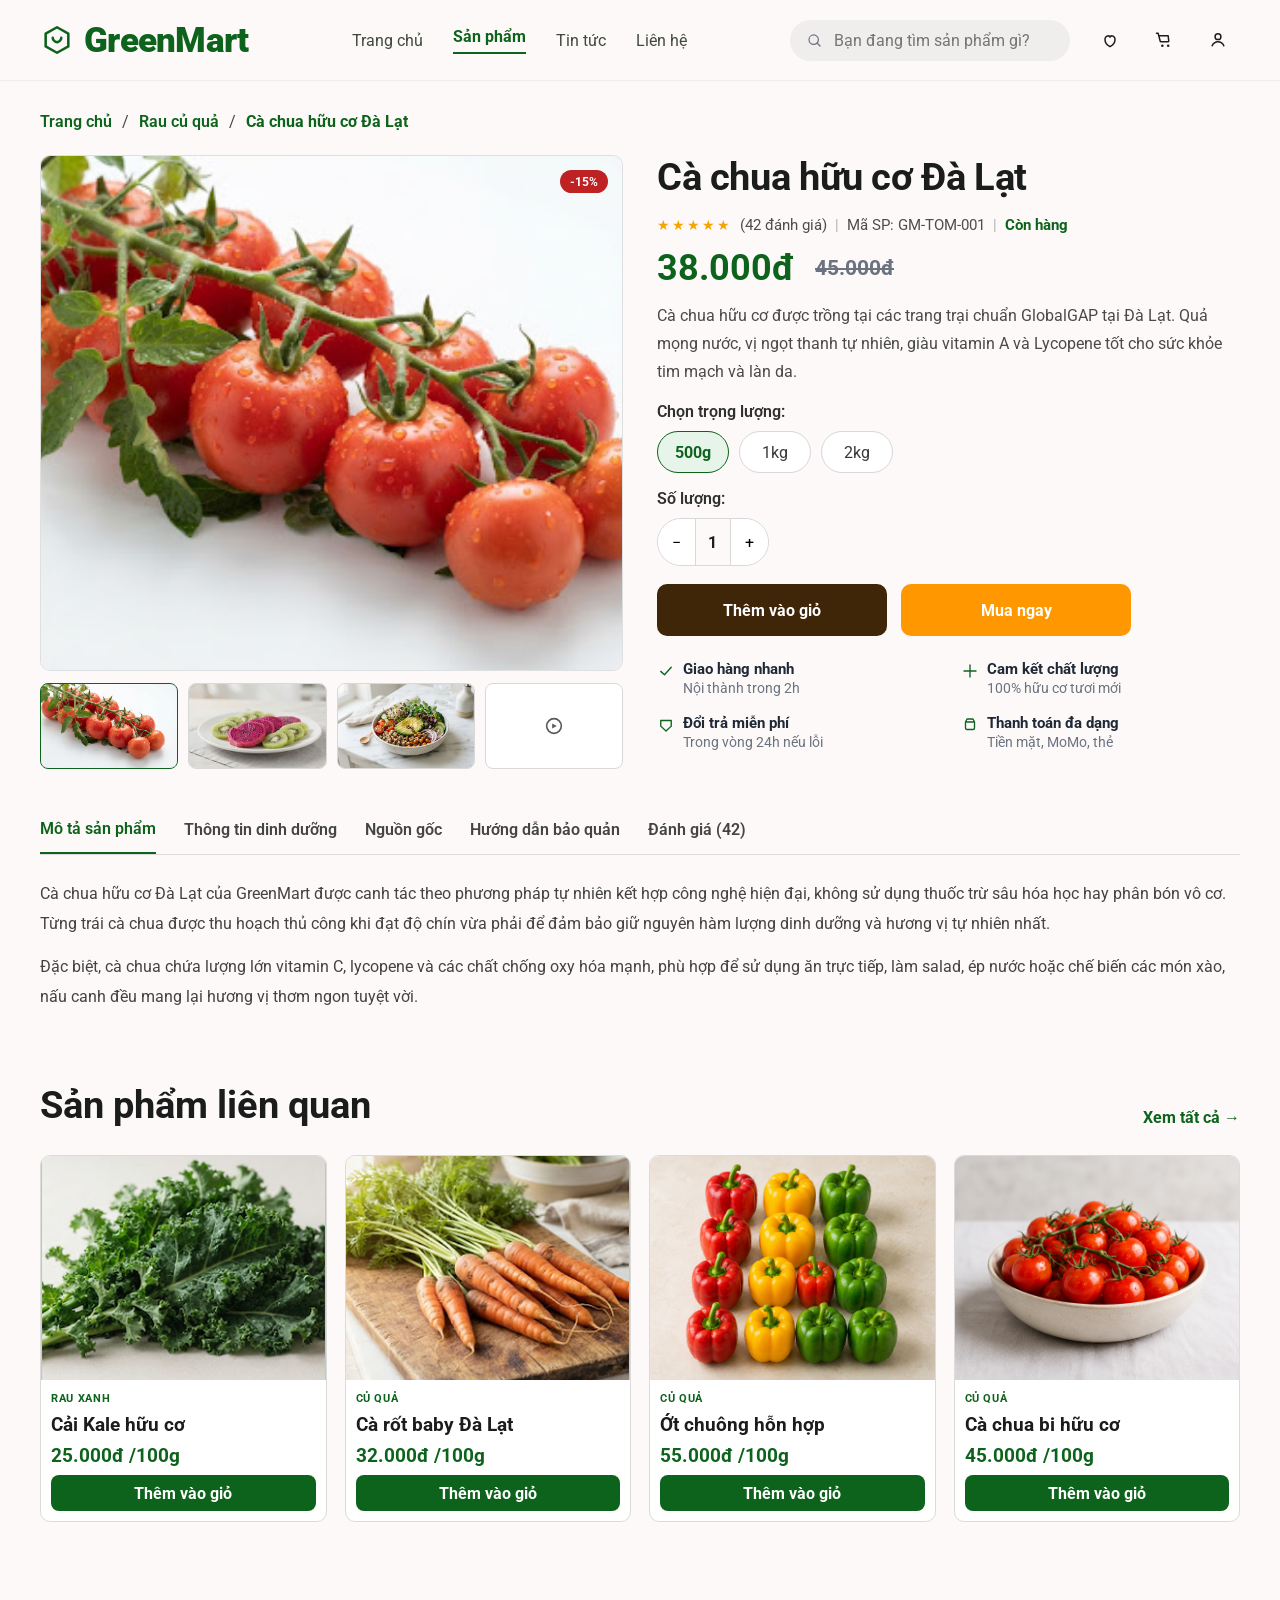
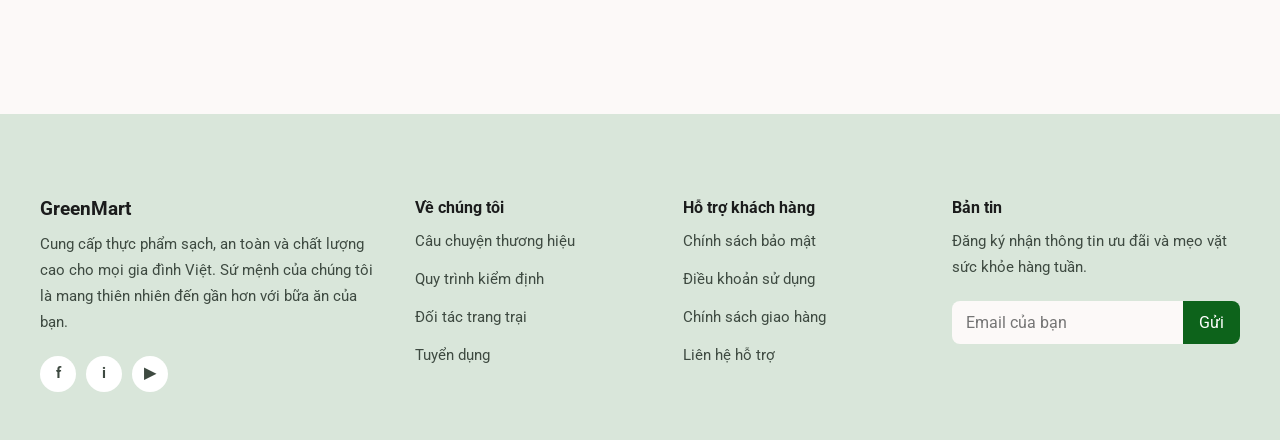
==== chi-tiet-san-pham.html @ 43b7ab3f "feat: hoàn thiện trang chủ, tin tức và chi tiết sản phẩm" ====
<!DOCTYPE html>
<html lang="vi">
  <head>
    <meta charset="UTF-8" />
    <meta name="viewport" content="width=device-width, initial-scale=1.0" />
    <title>GreenMart | Chi tiết sản phẩm</title>
    <meta name="description" content="Chi tiết sản phẩm cà chua hữu cơ Đà Lạt tại GreenMart." />
    <link rel="preconnect" href="https://fonts.googleapis.com" />
    <link rel="preconnect" href="https://fonts.gstatic.com" crossorigin />
    <link href="https://fonts.googleapis.com/css2?family=Roboto:wght@400;500;700;900&display=swap" rel="stylesheet" />
    <link rel="stylesheet" href="styles.css" />
  </head>
  <body>
    <div class="site-shell">
      <header class="topbar">
        <div class="inner topbar-inner">
          <a class="brand" href="index.html">
            <span class="brand-icon" aria-hidden="true">
              <svg viewBox="0 0 24 24" fill="none">
                <path d="M4 7.5 12 3l8 4.5v9L12 21l-8-4.5v-9Z" stroke="currentColor" stroke-width="1.8" stroke-linejoin="round" />
                <path d="M9 10.5c0 1.7 1.8 3 3 3s3-1.3 3-3" stroke="currentColor" stroke-width="1.8" stroke-linecap="round" />
              </svg>
            </span>
            <span class="brand-text">GreenMart</span>
          </a>

          <button class="mobile-toggle" type="button" aria-label="Mở menu" aria-expanded="false">
            <span></span>
            <span></span>
            <span></span>
          </button>

          <nav class="topnav" id="topnav" aria-label="Điều hướng chính">
            <a class="nav-link" href="index.html">Trang chủ</a>
            <a class="nav-link active" href="index.html#products">Sản phẩm</a>
            <a class="nav-link" href="tin-tuc.html">Tin tức</a>
            <a class="nav-link" href="#footer">Liên hệ</a>
          </nav>

          <div class="top-actions">
            <label class="search-pill" aria-label="Tìm kiếm">
              <svg viewBox="0 0 24 24" fill="none">
                <path d="m21 21-4.2-4.2m1.7-5.3a7 7 0 1 1-14 0 7 7 0 0 1 14 0Z" stroke="currentColor" stroke-width="1.8" stroke-linecap="round" />
              </svg>
              <input type="text" placeholder="Bạn đang tìm sản phẩm gì?" />
            </label>
            <div class="icon-group">
              <button class="icon-btn" type="button" aria-label="Ưa thích">
                <svg viewBox="0 0 24 24" fill="none">
                  <path d="M12 20s-6-3.4-6-8.3A4.3 4.3 0 0 1 10 7c1.2 0 2 .7 2 1.7 0-1 1-1.7 2-1.7a4.3 4.3 0 0 1 4 4.7C18 16.6 12 20 12 20Z" stroke="currentColor" stroke-width="1.8" stroke-linejoin="round" />
                </svg>
              </button>
              <button class="icon-btn" type="button" aria-label="Giỏ hàng">
                <svg viewBox="0 0 24 24" fill="none">
                  <path d="M3 4h2l2.4 9.2a1 1 0 0 0 1 .8h8.3a1 1 0 0 0 1-.8L17 7H7" stroke="currentColor" stroke-width="1.8" stroke-linecap="round" stroke-linejoin="round" />
                  <circle cx="10" cy="19" r="1.5" fill="currentColor" />
                  <circle cx="17" cy="19" r="1.5" fill="currentColor" />
                </svg>
              </button>
              <button class="icon-btn" type="button" aria-label="Tài khoản">
                <svg viewBox="0 0 24 24" fill="none">
                  <circle cx="12" cy="8" r="3.5" stroke="currentColor" stroke-width="1.8" />
                  <path d="M5 19c1.3-3.3 3.6-5 7-5s5.7 1.7 7 5" stroke="currentColor" stroke-width="1.8" stroke-linecap="round" />
                </svg>
              </button>
            </div>
          </div>
        </div>
      </header>

      <main class="product-page-main">
        <section class="page-breadcrumb inner" aria-label="Đường dẫn">
          <a href="index.html">Trang chủ</a>
          <span>/</span>
          <a href="index.html#products">Rau củ quả</a>
          <span>/</span>
          <span>Cà chua hữu cơ Đà Lạt</span>
        </section>

        <section class="product-detail-section" aria-label="Thông tin sản phẩm">
          <div class="inner product-detail-layout">
            <div class="product-gallery">
              <div class="product-main-image">
                <img id="productMainImage" src="assets/images/products/product-15.jpg" alt="Cà chua hữu cơ Đà Lạt" />
                <span class="product-sale-badge">-15%</span>
              </div>

              <div class="product-thumbnails" aria-label="Ảnh sản phẩm">
                <button class="thumbnail-item active" type="button" aria-label="Ảnh 1" data-image="assets/images/products/product-15.jpg">
                  <img src="assets/images/products/product-15.jpg" alt="Cà chua nguyên chùm" />
                </button>
                <button class="thumbnail-item" type="button" aria-label="Ảnh 2" data-image="assets/images/products/product-1.jpg">
                  <img src="assets/images/products/product-1.jpg" alt="Cà chua cắt lát" />
                </button>
                <button class="thumbnail-item" type="button" aria-label="Ảnh 3" data-image="assets/images/products/product-7.jpg">
                  <img src="assets/images/products/product-7.jpg" alt="Rau củ trong giỏ" />
                </button>
                <button class="thumbnail-item thumbnail-item-more" type="button" aria-label="Xem video sản phẩm" disabled>
                  <svg viewBox="0 0 24 24" fill="none">
                    <circle cx="12" cy="12" r="8" stroke="currentColor" stroke-width="1.8" />
                    <path d="M10 9.3 15 12l-5 2.7V9.3Z" fill="currentColor" />
                  </svg>
                </button>
              </div>
            </div>

            <article class="product-info">
              <h1>Cà chua hữu cơ Đà Lạt</h1>

              <div class="product-rating-row">
                <div class="product-stars" aria-label="Đánh giá 5 sao">★★★★★</div>
                <span>(42 đánh giá)</span>
                <span class="dot-divider">|</span>
                <span>Mã SP: GM-TOM-001</span>
                <span class="dot-divider">|</span>
                <span class="stock-status">Còn hàng</span>
              </div>

              <div class="product-price-row">
                <strong>38.000đ</strong>
                <del>45.000đ</del>
              </div>

              <p class="product-summary">
                Cà chua hữu cơ được trồng tại các trang trại chuẩn GlobalGAP tại Đà Lạt. Quả mọng nước, vị ngọt thanh tự nhiên,
                giàu vitamin A và Lycopene tốt cho sức khỏe tim mạch và làn da.
              </p>

              <div class="product-option">
                <p>Chọn trọng lượng:</p>
                <div class="weight-options" role="group" aria-label="Chọn trọng lượng">
                  <button class="weight-pill active" type="button">500g</button>
                  <button class="weight-pill" type="button">1kg</button>
                  <button class="weight-pill" type="button">2kg</button>
                </div>
              </div>

              <div class="product-option">
                <p>Số lượng:</p>
                <div class="quantity-control" role="group" aria-label="Số lượng">
                  <button type="button" aria-label="Giảm số lượng">−</button>
                  <span>1</span>
                  <button type="button" aria-label="Tăng số lượng">+</button>
                </div>
              </div>

              <div class="product-actions">
                <button class="add-to-cart-btn" type="button">Thêm vào giỏ</button>
                <button class="buy-now-btn" type="button">Mua ngay</button>
              </div>

              <div class="product-benefits" aria-label="Lợi ích">
                <div class="benefit-item">
                  <svg viewBox="0 0 24 24" fill="none">
                    <path d="M5 12.5 10 17l9-10" stroke="currentColor" stroke-width="1.8" stroke-linecap="round" stroke-linejoin="round" />
                  </svg>
                  <div>
                    <h3>Giao hàng nhanh</h3>
                    <p>Nội thành trong 2h</p>
                  </div>
                </div>
                <div class="benefit-item">
                  <svg viewBox="0 0 24 24" fill="none">
                    <path d="M4 12h16M12 4v16" stroke="currentColor" stroke-width="1.8" stroke-linecap="round" />
                  </svg>
                  <div>
                    <h3>Cam kết chất lượng</h3>
                    <p>100% hữu cơ tươi mới</p>
                  </div>
                </div>
                <div class="benefit-item">
                  <svg viewBox="0 0 24 24" fill="none">
                    <path d="M5 13.5 12 20l7-6.5V6H5v7.5Z" stroke="currentColor" stroke-width="1.8" stroke-linejoin="round" />
                  </svg>
                  <div>
                    <h3>Đổi trả miễn phí</h3>
                    <p>Trong vòng 24h nếu lỗi</p>
                  </div>
                </div>
                <div class="benefit-item">
                  <svg viewBox="0 0 24 24" fill="none">
                    <path d="M7 8h10M8 4h8l2 4v8a2 2 0 0 1-2 2H8a2 2 0 0 1-2-2V8l2-4Z" stroke="currentColor" stroke-width="1.8" stroke-linejoin="round" />
                  </svg>
                  <div>
                    <h3>Thanh toán đa dạng</h3>
                    <p>Tiền mặt, MoMo, thẻ</p>
                  </div>
                </div>
              </div>
            </article>
          </div>
        </section>

        <section class="product-detail-tabs" aria-label="Mô tả và thông tin sản phẩm">
          <div class="inner">
            <div class="tab-list" role="tablist" aria-label="Chi tiết sản phẩm">
              <button class="product-tab active" type="button" role="tab" aria-selected="true" data-tab="description">Mô tả sản phẩm</button>
              <button class="product-tab" type="button" role="tab" aria-selected="false" data-tab="nutrition">Thông tin dinh dưỡng</button>
              <button class="product-tab" type="button" role="tab" aria-selected="false" data-tab="origin">Nguồn gốc</button>
              <button class="product-tab" type="button" role="tab" aria-selected="false" data-tab="storage">Hướng dẫn bảo quản</button>
              <button class="product-tab" type="button" role="tab" aria-selected="false" data-tab="reviews">Đánh giá (42)</button>
            </div>

            <div class="tab-panels">
              <div class="tab-panel active" data-panel="description" role="tabpanel">
                <p>
                  Cà chua hữu cơ Đà Lạt của GreenMart được canh tác theo phương pháp tự nhiên kết hợp công nghệ hiện đại, không sử dụng thuốc trừ sâu
                  hóa học hay phân bón vô cơ. Từng trái cà chua được thu hoạch thủ công khi đạt độ chín vừa phải để đảm bảo giữ nguyên hàm lượng dinh
                  dưỡng và hương vị tự nhiên nhất.
                </p>
                <p>
                  Đặc biệt, cà chua chứa lượng lớn vitamin C, lycopene và các chất chống oxy hóa mạnh, phù hợp để sử dụng ăn trực tiếp, làm salad,
                  ép nước hoặc chế biến các món xào, nấu canh đều mang lại hương vị thơm ngon tuyệt vời.
                </p>
              </div>
              <div class="tab-panel" data-panel="nutrition" role="tabpanel" hidden>
                <p>Mỗi 100g cà chua hữu cơ cung cấp khoảng 18 kcal, 3.9g carbohydrate, 1.2g chất xơ, vitamin C, vitamin K và kali.</p>
              </div>
              <div class="tab-panel" data-panel="origin" role="tabpanel" hidden>
                <p>Sản phẩm được trồng và thu hoạch tại vùng nông nghiệp công nghệ cao Đà Lạt, đạt chuẩn an toàn thực phẩm GlobalGAP.</p>
              </div>
              <div class="tab-panel" data-panel="storage" role="tabpanel" hidden>
                <p>Bảo quản ở nhiệt độ từ 8-12°C, tránh ánh nắng trực tiếp. Nên sử dụng trong vòng 3-5 ngày sau khi nhận hàng để ngon nhất.</p>
              </div>
              <div class="tab-panel" data-panel="reviews" role="tabpanel" hidden>
                <p>42 khách hàng đã đánh giá tích cực về độ tươi, vị ngọt tự nhiên và chất lượng đóng gói của sản phẩm.</p>
              </div>
            </div>
          </div>
        </section>

        <section class="related-products" aria-label="Sản phẩm liên quan">
          <div class="inner">
            <div class="section-head related-head">
              <h2>Sản phẩm liên quan</h2>
              <a href="index.html#products">Xem tất cả <span>→</span></a>
            </div>

            <div class="related-grid">
              <article class="related-card">
                <div class="related-media">
                  <img src="assets/images/related/kale-organic.jpg" alt="Cải Kale hữu cơ" />
                </div>
                <div class="related-body">
                  <p class="related-tag">Rau xanh</p>
                  <h3>Cải Kale hữu cơ</h3>
                  <strong>25.000đ /100g</strong>
                  <button type="button">Thêm vào giỏ</button>
                </div>
              </article>

              <article class="related-card">
                <div class="related-media">
                  <img src="assets/images/related/carrot-dalat.jpg" alt="Cà rốt baby Đà Lạt" />
                </div>
                <div class="related-body">
                  <p class="related-tag">Củ quả</p>
                  <h3>Cà rốt baby Đà Lạt</h3>
                  <strong>32.000đ /100g</strong>
                  <button type="button">Thêm vào giỏ</button>
                </div>
              </article>

              <article class="related-card">
                <div class="related-media">
                  <img src="assets/images/related/bell-pepper-mixed.jpg" alt="Ớt chuông hỗn hợp" />
                </div>
                <div class="related-body">
                  <p class="related-tag">Củ quả</p>
                  <h3>Ớt chuông hỗn hợp</h3>
                  <strong>55.000đ /100g</strong>
                  <button type="button">Thêm vào giỏ</button>
                </div>
              </article>

              <article class="related-card">
                <div class="related-media">
                  <img src="assets/images/related/cherry-tomato-organic.jpg" alt="Cà chua bi hữu cơ" />
                </div>
                <div class="related-body">
                  <p class="related-tag">Củ quả</p>
                  <h3>Cà chua bi hữu cơ</h3>
                  <strong>45.000đ /100g</strong>
                  <button type="button">Thêm vào giỏ</button>
                </div>
              </article>
            </div>
          </div>
        </section>
      </main>

      <footer class="footer" id="footer">
        <div class="inner footer-grid">
          <div class="footer-column">
            <h3>GreenMart</h3>
            <p>
              Cung cấp thực phẩm sạch, an toàn và chất lượng cao cho mọi gia đình Việt. Sứ mệnh của chúng tôi là mang thiên nhiên đến gần hơn với bữa ăn của bạn.
            </p>
            <div class="social-links" aria-label="Mạng xã hội">
              <a href="#" aria-label="Facebook">f</a>
              <a href="#" aria-label="Instagram">i</a>
              <a href="#" aria-label="YouTube">▶</a>
            </div>
          </div>
          <div class="footer-column">
            <h4>Về chúng tôi</h4>
            <a href="#">Câu chuyện thương hiệu</a>
            <a href="#">Quy trình kiểm định</a>
            <a href="#">Đối tác trang trại</a>
            <a href="#">Tuyển dụng</a>
          </div>
          <div class="footer-column">
            <h4>Hỗ trợ khách hàng</h4>
            <a href="#">Chính sách bảo mật</a>
            <a href="#">Điều khoản sử dụng</a>
            <a href="#">Chính sách giao hàng</a>
            <a href="#">Liên hệ hỗ trợ</a>
          </div>
          <div class="footer-column">
            <h4>Bản tin</h4>
            <p>Đăng ký nhận thông tin ưu đãi và mẹo vặt sức khỏe hàng tuần.</p>
            <form class="newsletter">
              <input type="email" placeholder="Email của bạn" />
              <button type="submit">Gửi</button>
            </form>
          </div>
        </div>
      </footer>
    </div>

    <script src="script.js"></script>
  </body>
</html>
---- styles.css ----
:root {
  --cream: #fcf9f8;
  --cream-strong: #f6f3f2;
  --green-700: #0d631b;
  --green-100: #d9e6da;
  --orange: #ff9800;
  --text: #1b1c1c;
  --muted: #40493d;
  --border: #bfcaba;
  --shadow: 0 10px 30px rgba(16, 31, 20, 0.08);
}

* {
  box-sizing: border-box;
}

body {
  margin: 0;
  font-family: 'Roboto', Arial, sans-serif;
  color: var(--text);
  background: linear-gradient(90deg, #fcf9f8 0%, #fcf9f8 100%);
}

img {
  display: block;
  width: 100%;
  height: 100%;
  object-fit: cover;
}

a {
  color: inherit;
  text-decoration: none;
}

button,
input {
  font: inherit;
}

.site-shell {
  min-height: 100vh;
  overflow-x: hidden;
}

.inner {
  width: min(1240px, calc(100% - 80px));
  margin: 0 auto;
}

.topbar {
  position: sticky;
  top: 0;
  z-index: 20;
  background: rgba(252, 249, 248, 0.95);
  backdrop-filter: blur(12px);
  box-shadow: 0 1px 1px rgba(0, 0, 0, 0.05);
}

.topbar-inner {
  display: flex;
  align-items: center;
  justify-content: space-between;
  gap: 24px;
  padding: 18px 0;
}

.brand {
  display: inline-flex;
  align-items: center;
  gap: 10px;
  font-size: 2.2rem;
  font-weight: 900;
  color: var(--green-700);
  letter-spacing: -0.02em;
  flex-shrink: 0;
}

.brand-icon {
  display: grid;
  place-items: center;
  width: 34px;
  height: 34px;
}

.brand-icon svg {
  width: 100%;
  height: 100%;
}

.mobile-toggle {
  display: none;
  border: 0;
  background: transparent;
  padding: 4px;
  cursor: pointer;
}

.mobile-toggle span {
  display: block;
  width: 24px;
  height: 2px;
  margin: 4px 0;
  background: var(--text);
  border-radius: 999px;
}

.topnav,
.top-actions {
  display: flex;
  align-items: center;
}

.topnav {
  gap: 30px;
  color: var(--muted);
  font-size: 1rem;
}

.nav-link.active {
  color: var(--green-700);
  border-bottom: 2px solid var(--green-700);
  padding-bottom: 6px;
  font-weight: 700;
}

.top-actions {
  gap: 18px;
}

.search-pill {
  display: flex;
  align-items: center;
  gap: 10px;
  min-width: 280px;
  padding: 10px 16px;
  border-radius: 999px;
  background: #f0eded;
  color: #6b7280;
}

.search-pill svg {
  width: 18px;
  height: 18px;
}

.search-pill input {
  border: 0;
  background: transparent;
  outline: none;
  width: 100%;
  color: var(--text);
}

.icon-group {
  display: flex;
  gap: 10px;
}

.icon-btn {
  display: grid;
  place-items: center;
  width: 44px;
  height: 44px;
  border: 0;
  border-radius: 50%;
  background: transparent;
  color: var(--text);
  cursor: pointer;
  transition: background 180ms ease, color 180ms ease;
}

.icon-btn svg {
  width: 20px;
  height: 20px;
}

.icon-btn:hover {
  background: #f0eee8;
  color: var(--green-700);
}

.hero {
  min-height: 600px;
  padding: 124px 0 140px;
  background:
    linear-gradient(90deg, rgba(252, 249, 248, 0.95) 0%, rgba(252, 249, 248, 0.95) 45%, rgba(252, 249, 248, 0.2) 100%),
    url('https://www.figma.com/api/mcp/asset/f4a8402c-4f84-445d-a18f-d6cc2ee8b5ba') center/cover;
}

.hero-content {
  max-width: 680px;
  display: flex;
  flex-direction: column;
  gap: 18px;
}

.hero h1 {
  margin: 0;
  font-size: clamp(2.6rem, 4.3vw, 3.2rem);
  line-height: 1.2;
  font-weight: 900;
  color: var(--text);
  letter-spacing: -0.02em;
}

.hero p {
  margin: 0;
  font-size: 1.125rem;
  line-height: 1.7;
  color: var(--muted);
  max-width: 620px;
}

.hero-actions {
  display: flex;
  gap: 16px;
  flex-wrap: wrap;
  padding-top: 12px;
}

.btn {
  display: inline-flex;
  align-items: center;
  justify-content: center;
  gap: 10px;
  min-height: 48px;
  padding: 14px 24px;
  border-radius: 12px;
  font-weight: 700;
  transition: transform 180ms ease, box-shadow 180ms ease, background 180ms ease;
}

.btn:hover {
  transform: translateY(-2px);
}

.btn-primary {
  background: var(--orange);
  color: white;
  box-shadow: 0 12px 20px rgba(255, 152, 0, 0.18);
}

.btn-secondary {
  background: var(--green-100);
  color: var(--green-700);
  border: 1px solid var(--green-700);
}

.categories,
.products,
.news {
  padding: 82px 0 80px;
}

.categories {
  background: #fff;
}

.categories h2,
.products h2,
.news h2 {
  margin: 0 0 40px;
  font-size: 2rem;
  text-align: center;
  color: var(--text);
}

.category-grid {
  display: grid;
  grid-template-columns: repeat(6, minmax(0, 1fr));
  gap: 24px;
}

.category-card {
  display: flex;
  flex-direction: column;
  align-items: center;
  gap: 16px;
}

.category-card img {
  width: 100%;
  aspect-ratio: 1 / 1;
  border-radius: 50%;
  border: 10px solid rgba(255, 255, 255, 0.7);
  box-shadow: var(--shadow);
  object-position: center;
}

.category-card h3 {
  margin: 0;
  font-size: 1rem;
  text-align: center;
  color: var(--text);
}

.section-head {
  display: flex;
  align-items: end;
  justify-content: space-between;
  gap: 20px;
  margin-bottom: 32px;
}

.section-head h2 {
  margin: 0;
  text-align: left;
}

.section-head a {
  color: var(--green-700);
  font-weight: 700;
}

.product-grid {
  display: grid;
  grid-template-columns: repeat(4, minmax(0, 1fr));
  gap: 24px;
}

.product-card {
  background: var(--cream);
  border: 1px solid var(--border);
  border-radius: 16px;
  overflow: hidden;
  box-shadow: 0 1px 2px rgba(0, 0, 0, 0.05);
}

.product-media {
  position: relative;
  height: 264px;
}

.badge {
  position: absolute;
  top: 12px;
  right: 12px;
  padding: 5px 8px;
  border-radius: 6px;
  background: #b41919;
  color: white;
  font-size: 0.8rem;
  font-weight: 700;
}

.product-body {
  display: flex;
  flex-direction: column;
  gap: 10px;
  padding: 20px 16px 18px;
}

.product-tag,
.news-tag {
  margin: 0;
  color: var(--green-700);
  font-size: 0.8rem;
  font-weight: 700;
  text-transform: uppercase;
  letter-spacing: 0.08em;
}

.product-card h3,
.news-card h3 {
  margin: 0;
  font-size: 1.125rem;
  line-height: 1.4;
}

.product-meta {
  display: flex;
  align-items: center;
  justify-content: space-between;
  margin-top: 6px;
}

.product-meta strong {
  color: var(--green-700);
  font-size: 1.06rem;
}

.product-meta button {
  width: 36px;
  height: 36px;
  border: 0;
  border-radius: 8px;
  background: var(--orange);
  color: white;
  font-size: 1.25rem;
  cursor: pointer;
}

.promo-banner {
  margin: 12px 60px 80px;
  border-radius: 24px;
  min-height: 400px;
  background:
    linear-gradient(90deg, rgba(13, 99, 27, 0.4) 0%, rgba(13, 99, 27, 0.4) 100%),
    url('https://www.figma.com/api/mcp/asset/cb2b5542-44fb-4b0e-8ce4-be8cf8a69b26') center/cover;
  overflow: hidden;
}

.promo-banner-inner {
  display: flex;
  align-items: center;
  min-height: 400px;
}

.promo-content {
  max-width: 580px;
  padding: 80px 0;
  color: white;
}

.promo-content h2 {
  margin: 0 0 16px;
  font-size: clamp(2rem, 3vw, 2.8rem);
  line-height: 1.2;
}

.promo-content p {
  margin: 0 0 24px;
  font-size: 1rem;
  line-height: 1.7;
}

.commitments {
  padding: 0 0 82px;
  background: var(--cream-strong);
}

.commitments-grid {
  display: grid;
  grid-template-columns: repeat(4, minmax(0, 1fr));
  gap: 24px;
  padding: 80px 0;
}

.commitment-card {
  display: flex;
  flex-direction: column;
  align-items: center;
  text-align: center;
  gap: 12px;
  padding: 28px 20px;
  border: 1px solid var(--border);
  border-radius: 16px;
  background: var(--cream-strong);
}

.commitment-icon {
  display: grid;
  place-items: center;
  width: 64px;
  height: 64px;
  border-radius: 16px;
  background: #a3f69c;
  color: var(--green-700);
}

.commitment-icon svg {
  width: 26px;
  height: 26px;
}

.commitment-card h3 {
  margin: 0;
  font-size: 1.125rem;
}

.commitment-card p {
  margin: 0;
  color: var(--muted);
  line-height: 1.5;
}

.news {
  padding-top: 80px;
}

.news-grid {
  display: grid;
  grid-template-columns: repeat(3, minmax(0, 1fr));
  gap: 24px;
}

.news-card {
  display: flex;
  flex-direction: column;
  background: white;
  border: 1px solid var(--border);
  border-radius: 16px;
  overflow: hidden;
  box-shadow: var(--shadow);
}

.news-card img {
  height: 220px;
}

.news-body {
  display: flex;
  flex-direction: column;
  gap: 10px;
  padding: 20px 16px 24px;
}

.news-card p {
  margin: 0;
  color: var(--muted);
  line-height: 1.6;
}

.news-page-main {
  padding-bottom: 24px;
}

.news-page-main .inner {
  width: min(1200px, calc(100% - 80px));
}


.page-breadcrumb {
  display: flex;
  align-items: center;
  gap: 10px;
  padding: 32px 0 16px;
  color: var(--muted);
  font-size: 1rem;
}

.page-breadcrumb a {
  color: var(--green-700);
  font-weight: 600;
}

.page-breadcrumb span:last-child {
  color: var(--green-700);
  font-weight: 700;
}

.news-hero {
  padding-bottom: 24px;
}

.news-hero-card {
  position: relative;
  overflow: hidden;
  border-radius: 12px;
  min-height: 400px;
  box-shadow: 0 10px 30px rgba(0, 0, 0, 0.12);
}

.news-hero-card img {
  position: absolute;
  inset: 0;
  width: 100%;
  height: 100%;
  object-fit: cover;
}

.news-hero-overlay {
  position: absolute;
  inset: 0;
  background: linear-gradient(90deg, rgba(0, 0, 0, 0.7) 0%, rgba(0, 0, 0, 0.18) 100%);
}

.news-hero-content {
  position: relative;
  z-index: 1;
  display: flex;
  flex-direction: column;
  align-items: flex-start;
  justify-content: flex-end;
  gap: 18px;
  min-height: 400px;
  padding: 48px;
  max-width: 680px;
  color: white;
}

.news-hero-pill {
  display: inline-flex;
  align-items: center;
  justify-content: center;
  padding: 6px 12px;
  border-radius: 999px;
  background: var(--orange);
  color: #653900;
  font-size: 0.9rem;
  font-weight: 800;
  letter-spacing: 0.08em;
}

.news-hero-content h1 {
  margin: 0;
  font-size: clamp(2rem, 3.4vw, 3rem);
  line-height: 1.2;
  letter-spacing: -0.03em;
  font-weight: 800;
}

.news-hero-content p {
  margin: 0;
  font-size: 1rem;
  line-height: 1.6;
  max-width: 590px;
  color: rgba(255, 255, 255, 0.95);
}

.news-content {
  padding: 48px 0 96px;
}

.news-layout {
  display: grid;
  grid-template-columns: minmax(0, 2.2fr) minmax(280px, 0.85fr);
  gap: 80px;
  align-items: start;
}

.news-main {
  display: flex;
  flex-direction: column;
  gap: 24px;
}

.section-heading {
  display: flex;
  align-items: center;
  justify-content: space-between;
  gap: 20px;
  padding-bottom: 18px;
  border-bottom: 1px solid var(--border);
}

.section-heading h2 {
  margin: 0;
  font-size: 2rem;
  font-weight: 700;
  color: var(--green-700);
  text-align: left;
}

.filters {
  display: flex;
  align-items: center;
  gap: 24px;
  flex-wrap: wrap;
}

.filters a {
  color: var(--muted);
  font-weight: 500;
}

.filters a.active {
  color: var(--green-700);
  border-bottom: 2px solid var(--green-700);
  padding-bottom: 3px;
  font-weight: 700;
}

.news-post-grid {
  display: grid;
  grid-template-columns: repeat(2, minmax(0, 1fr));
  gap: 24px;
}

.news-post-card {
  background: #fcf9f8;
  border: 1px solid var(--border);
  border-radius: 12px;
  overflow: hidden;
  box-shadow: 0 1px 2px rgba(0, 0, 0, 0.05);
}

.news-post-media {
  position: relative;
  height: 224px;
}

.news-post-media img {
  width: 100%;
  height: 100%;
  object-fit: cover;
}

.news-post-tag {
  position: absolute;
  top: 16px;
  left: 16px;
  display: inline-flex;
  align-items: center;
  justify-content: center;
  padding: 6px 12px;
  border-radius: 8px;
  background: rgba(77, 89, 80, 0.9);
  color: white;
  font-size: 0.9rem;
  font-weight: 600;
}

.news-post-body {
  display: flex;
  flex-direction: column;
  gap: 12px;
  padding: 24px;
}

.news-post-meta {
  display: flex;
  align-items: center;
  gap: 8px;
  color: var(--muted);
  font-size: 0.95rem;
}

.news-post-meta svg {
  width: 16px;
  height: 16px;
}

.news-post-body h3 {
  margin: 0;
  font-size: 1.125rem;
  line-height: 1.4;
  color: var(--text);
}

.news-post-body p {
  margin: 0;
  color: var(--muted);
  font-size: 0.95rem;
  line-height: 1.6;
}

.news-post-body a {
  display: inline-flex;
  align-items: center;
  gap: 6px;
  color: var(--green-700);
  font-weight: 700;
}

.news-post-body a::after {
  content: '→';
  font-size: 0.95rem;
}

.pagination {
  display: flex;
  align-items: center;
  justify-content: center;
  gap: 10px;
  padding-top: 24px;
}

.page-arrow,
.page-number,
.page-dots {
  display: inline-flex;
  align-items: center;
  justify-content: center;
  width: 40px;
  height: 40px;
  border-radius: 999px;
  border: 1px solid var(--border);
  color: var(--text);
  font-weight: 600;
}

.page-arrow {
  color: var(--muted);
}

.page-number.active {
  background: var(--green-700);
  border-color: var(--green-700);
  color: white;
}

.news-sidebar {
  display: flex;
  flex-direction: column;
  gap: 24px;
}

.sidebar-card {
  background: #fcf9f8;
  border: 1px solid var(--border);
  border-radius: 12px;
  padding: 24px;
  box-shadow: 0 1px 1px rgba(0, 0, 0, 0.05);
}

.sidebar-card h3 {
  margin: 0 0 16px;
  font-size: 1.125rem;
  color: var(--text);
}

.sidebar-search {
  position: relative;
  display: flex;
  align-items: center;
  gap: 10px;
  padding: 15px 14px 15px 44px;
  border: 1px solid var(--border);
  border-radius: 10px;
  background: white;
}

.sidebar-search svg {
  position: absolute;
  left: 14px;
  top: 50%;
  transform: translateY(-50%);
  width: 18px;
  height: 18px;
  color: #6b7280;
  flex-shrink: 0;
}

.sidebar-search input {
  border: 0;
  outline: none;
  width: 100%;
  background: transparent;
  padding: 0;
}

.category-list {
  list-style: none;
  padding: 0;
  margin: 0;
  display: flex;
  flex-direction: column;
  gap: 10px;
}

.category-list a {
  display: flex;
  align-items: center;
  justify-content: space-between;
  color: var(--muted);
  font-weight: 500;
  font-size: 1rem;
}

.category-list span {
  display: inline-flex;
  align-items: center;
  justify-content: center;
  min-width: 32px;
  padding: 2px 8px;
  border-radius: 999px;
  background: #f0eded;
  color: var(--muted);
  font-size: 0.9rem;
}

.recent-post-list {
  display: flex;
  flex-direction: column;
  gap: 16px;
}

.recent-post-item {
  display: flex;
  gap: 12px;
  align-items: flex-start;
}

.recent-post-item img {
  width: 80px;
  height: 80px;
  object-fit: cover;
  border-radius: 8px;
  flex-shrink: 0;
}

.recent-post-item h4 {
  margin: 0 0 4px;
  font-size: 0.95rem;
  line-height: 1.45;
  color: var(--text);
}

.recent-post-item span {
  color: var(--muted);
  font-size: 0.9rem;
}

.recent-post-item span {
  color: var(--muted);
  font-size: 0.9rem;
}

.newsletter-card {
  display: flex;
  flex-direction: column;
  gap: 12px;
  width: 100%;
  border: 1px solid rgba(255, 255, 255, 0.16);
  border-radius: 16px;
  padding: 24px 22px;
  background: linear-gradient(135deg, #0d631b 0%, #0a4f14 100%);
  color: white;
  box-shadow: 0 14px 30px rgba(13, 99, 27, 0.2);
}

.newsletter-card h3 {
  margin: 0;
  font-size: 1.125rem;
  font-weight: 800;
  color: white;
}

.newsletter-card p {
  margin: 0;
  font-size: 0.95rem;
  line-height: 1.6;
  color: rgba(255, 255, 255, 0.92);
}

.newsletter-form {
  display: flex;
  flex-direction: column;
  gap: 12px;
}

.newsletter-form input {
  width: 100%;
  min-height: 46px;
  border: 0;
  border-radius: 999px;
  padding: 12px 16px;
  background: white;
  color: var(--text);
  outline: none;
  font-size: 0.95rem;
}

.newsletter-form button {
  min-height: 46px;
  border: 0;
  border-radius: 999px;
  padding: 0 18px;
  background: var(--orange);
  color: white;
  font-size: 0.95rem;
  font-weight: 800;
  cursor: pointer;
  box-shadow: 0 8px 16px rgba(255, 152, 0, 0.24);
}

.footer {
  background: var(--green-100);
  padding: 84px 0 48px;
}

.footer-grid {
  display: grid;
  grid-template-columns: 1.45fr 1fr 1fr 1.1fr;
  gap: 32px;
  align-items: start;
}

.footer-column {
  display: flex;
  flex-direction: column;
  gap: 12px;
}

.footer-column h3,
.footer-column h4 {
  margin: 0;
  color: var(--text);
}

.footer-column p,
.footer-column a {
  margin: 0;
  color: #3e4a41;
  font-size: 0.95rem;
  line-height: 1.7;
}

.social-links {
  display: flex;
  gap: 10px;
  margin-top: 8px;
}

.social-links a {
  display: grid;
  place-items: center;
  width: 36px;
  height: 36px;
  border-radius: 50%;
  background: white;
  font-weight: 700;
}

.newsletter {
  display: flex;
  gap: 0;
  margin-top: 8px;
}

.newsletter input {
  flex: 1;
  border: 0;
  border-radius: 8px 0 0 8px;
  padding: 12px 14px;
  background: var(--cream);
  outline: none;
}

.newsletter button {
  border: 0;
  border-radius: 0 8px 8px 0;
  padding: 12px 16px;
  background: var(--green-700);
  color: white;
  cursor: pointer;
}

.fab {
  position: fixed;
  right: 30px;
  bottom: 30px;
  width: 56px;
  height: 56px;
  border: 0;
  border-radius: 50%;
  background: var(--orange);
  color: white;
  box-shadow: 0 14px 30px rgba(255, 152, 0, 0.25);
  cursor: pointer;
  display: grid;
  place-items: center;
}

.fab svg {
  width: 24px;
  height: 24px;
}

.product-page-main {
  padding-bottom: 96px;
}

.product-detail-section {
  padding: 8px 0 16px;
}

.product-detail-layout {
  display: grid;
  grid-template-columns: minmax(0, 1fr) minmax(0, 1fr);
  gap: 34px;
  align-items: start;
}

.product-gallery {
  display: flex;
  flex-direction: column;
  gap: 12px;
}

.product-main-image {
  position: relative;
  height: 516px;
  border: 1px solid #dfdfdf;
  border-radius: 10px;
  overflow: hidden;
  background: #f4f4f4;
}

.product-main-image img,
.thumbnail-item img,
.related-media img {
  width: 100%;
  height: 100%;
  object-fit: cover;
  object-position: center;
}

.product-sale-badge {
  position: absolute;
  top: 14px;
  right: 14px;
  padding: 4px 10px;
  border-radius: 999px;
  background: #be2222;
  color: #fff;
  font-size: 0.78rem;
  font-weight: 700;
}

.product-thumbnails {
  display: grid;
  grid-template-columns: repeat(4, minmax(0, 1fr));
  gap: 10px;
}

.thumbnail-item {
  height: 86px;
  border: 1px solid #d8d8d8;
  border-radius: 8px;
  background: #fff;
  padding: 0;
  cursor: pointer;
  overflow: hidden;
}

.thumbnail-item.active {
  border-color: #0d631b;
  box-shadow: 0 0 0 1px #0d631b inset;
}

.thumbnail-item-more {
  display: grid;
  place-items: center;
  color: #5a5a5a;
}

.thumbnail-item-more svg {
  width: 22px;
  height: 22px;
}

.product-info {
  display: flex;
  flex-direction: column;
  gap: 16px;
}

.product-info h1 {
  margin: 0;
  font-size: clamp(2rem, 3vw, 2.35rem);
  line-height: 1.2;
  letter-spacing: -0.01em;
}

.product-rating-row {
  display: flex;
  flex-wrap: wrap;
  align-items: center;
  gap: 8px;
  color: #4d4d4d;
  font-size: 0.95rem;
}

.product-stars {
  color: #f6a400;
  font-size: 0.9rem;
  letter-spacing: 0.14em;
}

.dot-divider {
  color: #b1b1b1;
}

.stock-status {
  color: #0d631b;
  font-weight: 700;
}

.product-price-row {
  display: flex;
  align-items: center;
  gap: 20px;
}

.product-price-row strong {
  color: #0d631b;
  font-size: 2.25rem;
  line-height: 1;
}

.product-price-row del {
  color: #6b7280;
  font-size: 1.3rem;
  font-weight: 700;
}

.product-summary {
  margin: 0;
  color: #4a4a4a;
  line-height: 1.75;
}

.product-option {
  display: flex;
  flex-direction: column;
  gap: 10px;
}

.product-option p {
  margin: 0;
  font-size: 0.98rem;
  font-weight: 600;
  color: #2f2f2f;
}

.weight-options {
  display: flex;
  flex-wrap: wrap;
  gap: 10px;
}

.weight-pill {
  min-width: 72px;
  min-height: 42px;
  border: 1px solid #d8d8d8;
  border-radius: 999px;
  background: #fff;
  color: #3a3a3a;
  cursor: pointer;
}

.weight-pill.active {
  border-color: #0d631b;
  background: #e7f4e9;
  color: #0d631b;
  font-weight: 700;
}

.quantity-control {
  display: grid;
  grid-template-columns: repeat(3, minmax(0, 1fr));
  width: 112px;
  height: 48px;
  align-self: flex-start;
  border: 1px solid #d8d8d8;
  border-radius: 999px;
  overflow: hidden;
}

.quantity-control button,
.quantity-control span {
  width: 100%;
  height: 100%;
  min-width: 0;
  min-height: 0;
  display: grid;
  place-items: center;
}

.quantity-control button {
  border: 0;
  background: #fff;
  cursor: pointer;
}

.quantity-control span {
  border-inline: 1px solid #d8d8d8;
  font-weight: 700;
}

.product-actions {
  display: flex;
  flex-wrap: wrap;
  gap: 14px;
  padding-top: 2px;
}

.add-to-cart-btn,
.buy-now-btn {
  min-width: 230px;
  min-height: 52px;
  border: 0;
  border-radius: 10px;
  font-weight: 700;
  cursor: pointer;
}

.add-to-cart-btn {
  background: #3f2608;
  color: #fff;
}

.buy-now-btn {
  background: #ff9800;
  color: #fff;
}

.product-benefits {
  display: grid;
  grid-template-columns: repeat(2, minmax(0, 1fr));
  gap: 14px 24px;
  padding-top: 8px;
}

.benefit-item {
  display: flex;
  align-items: flex-start;
  gap: 8px;
}

.benefit-item svg {
  width: 18px;
  height: 18px;
  margin-top: 2px;
  color: #0d631b;
  flex-shrink: 0;
}

.benefit-item h3,
.benefit-item p {
  margin: 0;
}

.benefit-item h3 {
  font-size: 0.96rem;
  font-weight: 700;
  color: #1f2937;
}

.benefit-item p {
  font-size: 0.9rem;
  color: #6b7280;
  line-height: 1.55;
}

.product-detail-tabs {
  padding: 34px 0 24px;
}

.tab-list {
  display: flex;
  flex-wrap: wrap;
  gap: 28px;
  border-bottom: 1px solid #dbdbdb;
}

.product-tab {
  border: 0;
  background: transparent;
  padding: 0 0 14px;
  color: #444;
  font-size: 0.98rem;
  font-weight: 600;
  cursor: pointer;
}

.product-tab.active {
  color: #0d631b;
  border-bottom: 2px solid #0d631b;
}

.tab-panels {
  padding-top: 24px;
}

.tab-panel p {
  margin: 0 0 14px;
  color: #434343;
  line-height: 1.85;
}

.related-products {
  padding: 34px 0 96px;
}

.related-head {
  margin-bottom: 28px;
}

.related-head h2 {
  font-size: 2.35rem;
}

.related-grid {
  display: grid;
  grid-template-columns: repeat(4, minmax(0, 1fr));
  gap: 18px;
}

.related-card {
  border: 1px solid #dbdbdb;
  border-radius: 10px;
  overflow: hidden;
  background: #fff;
}

.related-media {
  height: 224px;
  background: #f5f5f5;
}

.related-body {
  display: flex;
  flex-direction: column;
  gap: 8px;
  padding: 12px 10px 10px;
}

.related-tag {
  margin: 0;
  text-transform: uppercase;
  font-size: 0.68rem;
  font-weight: 700;
  letter-spacing: 0.06em;
  color: #0d631b;
}

.related-body h3 {
  margin: 0;
  font-size: 1.2rem;
}

.related-body strong {
  color: #0d631b;
  font-size: 1.2rem;
}

.related-body button {
  min-height: 36px;
  border: 0;
  border-radius: 8px;
  background: #0d631b;
  color: #fff;
  font-weight: 700;
  cursor: pointer;
}

@media (max-width: 1100px) {
  .category-grid {
    grid-template-columns: repeat(3, minmax(0, 1fr));
  }

  .product-grid,
  .news-grid,
  .commitments-grid,
  .footer-grid,
  .news-post-grid {
    grid-template-columns: repeat(2, minmax(0, 1fr));
  }

  .news-layout {
    grid-template-columns: 1fr;
  }

  .product-detail-layout {
    grid-template-columns: 1fr;
  }

  .product-main-image {
    height: 460px;
  }

  .related-grid {
    grid-template-columns: repeat(2, minmax(0, 1fr));
  }
}

@media (max-width: 860px) {
  .inner {
    width: min(100%, calc(100% - 32px));
  }

  .topbar-inner {
    flex-wrap: wrap;
    padding: 16px 0;
  }

  .mobile-toggle {
    display: inline-block;
    order: 3;
  }

  .topnav {
    display: none;
    width: 100%;
    flex-direction: column;
    align-items: flex-start;
    padding-top: 12px;
  }

  .topnav.open {
    display: flex;
  }

  .top-actions {
    width: 100%;
    justify-content: space-between;
    flex-wrap: wrap;
    gap: 12px;
  }

  .search-pill {
    min-width: 0;
    flex: 1;
  }

  .hero {
    padding: 100px 0 110px;
  }

  .categories,
  .products,
  .news {
    padding: 60px 0;
  }

  .promo-banner {
    margin: 0 16px 60px;
  }

  .promo-content {
    padding: 56px 0;
  }

  .commitments-grid,
  .footer-grid {
    grid-template-columns: 1fr;
  }

  .product-page-main {
    padding-bottom: 56px;
  }

  .product-main-image {
    height: 400px;
  }

  .product-info h1 {
    font-size: 1.9rem;
  }

  .product-price-row strong {
    font-size: 1.95rem;
  }

  .product-benefits {
    grid-template-columns: 1fr;
  }

  .tab-list {
    gap: 18px;
  }

  .related-head h2 {
    font-size: 1.8rem;
  }
}

@media (max-width: 620px) {
  .category-grid,
  .product-grid,
  .news-grid,
  .news-post-grid {
    grid-template-columns: 1fr;
  }

  .topbar-inner {
    align-items: center;
  }

  .brand {
    font-size: 1.4rem;
  }

  .top-actions {
    flex-direction: column;
    align-items: stretch;
  }

  .search-pill {
    width: 100%;
  }

  .icon-group {
    justify-content: flex-end;
  }

  .hero h1 {
    font-size: 2rem;
  }

  .hero p {
    font-size: 1rem;
  }

  .news-hero-content {
    padding: 32px 20px;
  }

  .section-heading {
    flex-direction: column;
    align-items: flex-start;
  }

  .promo-content {
    padding: 36px 0;
  }

  .footer {
    padding: 60px 0;
  }

  .product-detail-section {
    padding-top: 4px;
  }

  .product-main-image {
    height: 320px;
  }

  .product-thumbnails {
    grid-template-columns: repeat(2, minmax(0, 1fr));
  }

  .thumbnail-item {
    height: 88px;
  }

  .product-rating-row {
    font-size: 0.88rem;
  }

  .product-actions {
    gap: 10px;
  }

  .add-to-cart-btn,
  .buy-now-btn {
    width: 100%;
    min-width: 0;
  }

  .related-grid {
    grid-template-columns: 1fr;
  }

  .related-media {
    height: 240px;
  }
}
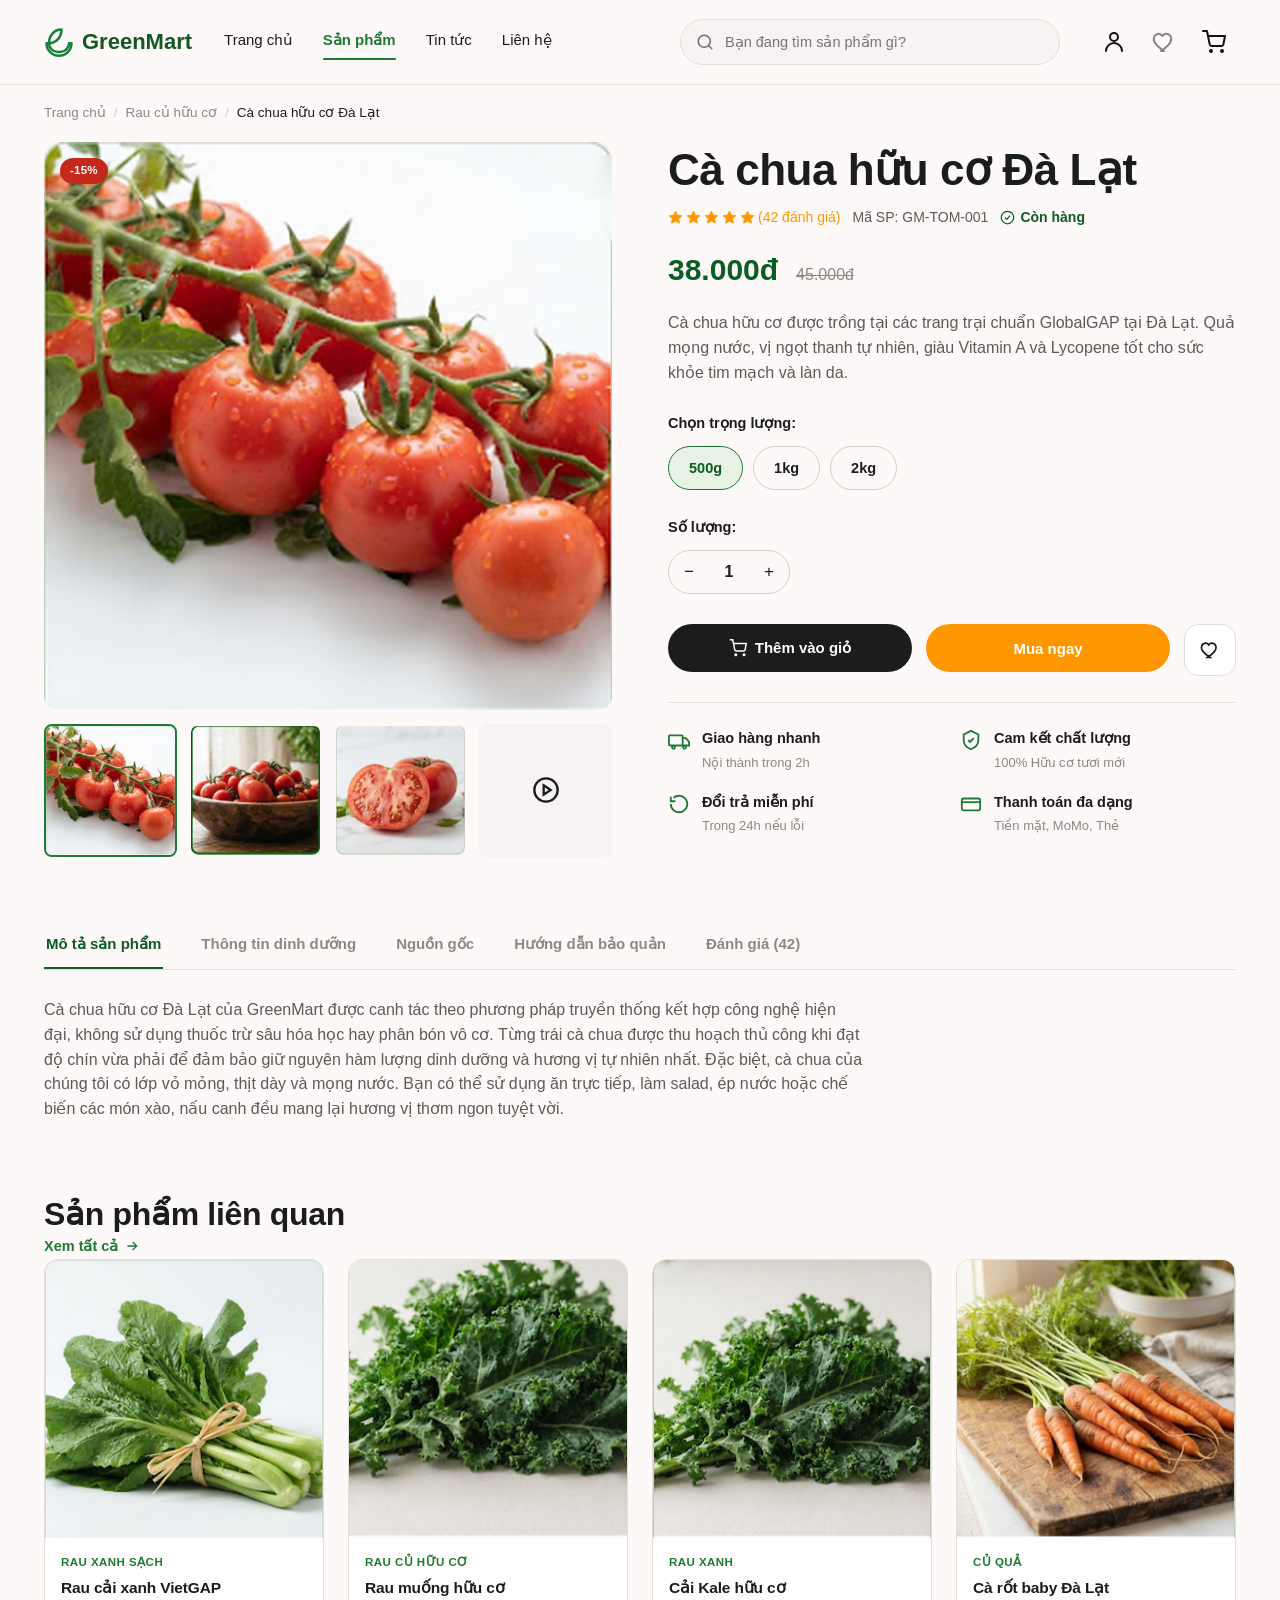
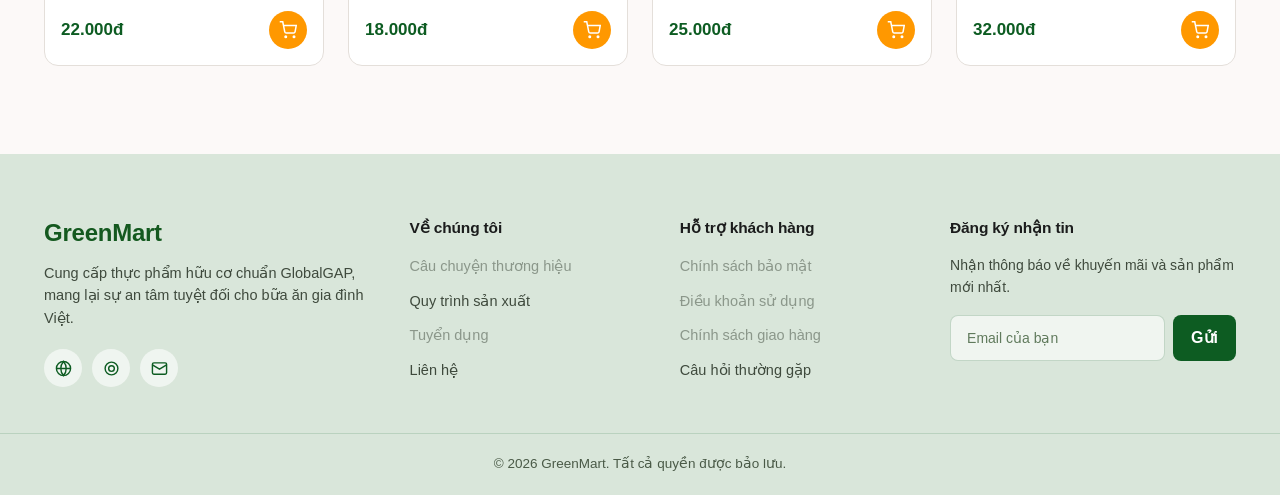
==== commit abcb71df: "Final" ====
--- a/chi-tiet-san-pham.html
+++ b/chi-tiet-san-pham.html
@@ -1,333 +1,165 @@
 <!DOCTYPE html>
 <html lang="vi">
-  <head>
-    <meta charset="UTF-8" />
-    <meta name="viewport" content="width=device-width, initial-scale=1.0" />
-    <title>GreenMart | Chi tiết sản phẩm</title>
-    <meta name="description" content="Chi tiết sản phẩm cà chua hữu cơ Đà Lạt tại GreenMart." />
-    <link rel="preconnect" href="https://fonts.googleapis.com" />
-    <link rel="preconnect" href="https://fonts.gstatic.com" crossorigin />
-    <link href="https://fonts.googleapis.com/css2?family=Roboto:wght@400;500;700;900&display=swap" rel="stylesheet" />
-    <link rel="stylesheet" href="styles.css" />
-  </head>
-  <body>
-    <div class="site-shell">
-      <header class="topbar">
-        <div class="inner topbar-inner">
-          <a class="brand" href="index.html">
-            <span class="brand-icon" aria-hidden="true">
-              <svg viewBox="0 0 24 24" fill="none">
-                <path d="M4 7.5 12 3l8 4.5v9L12 21l-8-4.5v-9Z" stroke="currentColor" stroke-width="1.8" stroke-linejoin="round" />
-                <path d="M9 10.5c0 1.7 1.8 3 3 3s3-1.3 3-3" stroke="currentColor" stroke-width="1.8" stroke-linecap="round" />
-              </svg>
-            </span>
-            <span class="brand-text">GreenMart</span>
-          </a>
+<head>
+<meta charset="UTF-8">
+<meta name="viewport" content="width=device-width, initial-scale=1.0">
+<title>Chi tiết sản phẩm - GreenMart</title>
+<link rel="icon" href="assets/images/logo/favicon.png">
 
-          <button class="mobile-toggle" type="button" aria-label="Mở menu" aria-expanded="false">
-            <span></span>
-            <span></span>
-            <span></span>
-          </button>
+    <link rel="stylesheet" href="css/base.css">
+    <link rel="stylesheet" href="css/components.css">
+    <link rel="stylesheet" href="css/product-detail.css">
+</head>
+<body>
+<noscript><style>.reveal{opacity:1!important;transform:none!important;}</style></noscript>
 
-          <nav class="topnav" id="topnav" aria-label="Điều hướng chính">
-            <a class="nav-link" href="index.html">Trang chủ</a>
-            <a class="nav-link active" href="index.html#products">Sản phẩm</a>
-            <a class="nav-link" href="tin-tuc.html">Tin tức</a>
-            <a class="nav-link" href="#footer">Liên hệ</a>
-          </nav>
 
-          <div class="top-actions">
-            <label class="search-pill" aria-label="Tìm kiếm">
-              <svg viewBox="0 0 24 24" fill="none">
-                <path d="m21 21-4.2-4.2m1.7-5.3a7 7 0 1 1-14 0 7 7 0 0 1 14 0Z" stroke="currentColor" stroke-width="1.8" stroke-linecap="round" />
-              </svg>
-              <input type="text" placeholder="Bạn đang tìm sản phẩm gì?" />
-            </label>
-            <div class="icon-group">
-              <button class="icon-btn" type="button" aria-label="Ưa thích">
-                <svg viewBox="0 0 24 24" fill="none">
-                  <path d="M12 20s-6-3.4-6-8.3A4.3 4.3 0 0 1 10 7c1.2 0 2 .7 2 1.7 0-1 1-1.7 2-1.7a4.3 4.3 0 0 1 4 4.7C18 16.6 12 20 12 20Z" stroke="currentColor" stroke-width="1.8" stroke-linejoin="round" />
-                </svg>
-              </button>
-              <button class="icon-btn" type="button" aria-label="Giỏ hàng">
-                <svg viewBox="0 0 24 24" fill="none">
-                  <path d="M3 4h2l2.4 9.2a1 1 0 0 0 1 .8h8.3a1 1 0 0 0 1-.8L17 7H7" stroke="currentColor" stroke-width="1.8" stroke-linecap="round" stroke-linejoin="round" />
-                  <circle cx="10" cy="19" r="1.5" fill="currentColor" />
-                  <circle cx="17" cy="19" r="1.5" fill="currentColor" />
-                </svg>
-              </button>
-              <button class="icon-btn" type="button" aria-label="Tài khoản">
-                <svg viewBox="0 0 24 24" fill="none">
-                  <circle cx="12" cy="8" r="3.5" stroke="currentColor" stroke-width="1.8" />
-                  <path d="M5 19c1.3-3.3 3.6-5 7-5s5.7 1.7 7 5" stroke="currentColor" stroke-width="1.8" stroke-linecap="round" />
-                </svg>
-              </button>
-            </div>
-          </div>
-        </div>
-      </header>
+<!-- ================= HEADER ================= -->
+<header class="dau-trang">
+  <div class="container">
+    <a href="index.html" class="logo-thuong-hieu">
+      <img src="assets/icons/leaf.svg" alt="" class="icon-svg">
+      <span>GreenMart</span>
+    </a>
+    <button class="nut-menu-di-dong" aria-label="Mở menu" aria-expanded="false">
+      <img src="assets/icons/menu.svg" alt="" class="icon-svg">
+    </button>
+    <nav class="menu-chinh">
+      <a href="index.html">Trang chủ</a>
+      <a href="san-pham.html" class="dang-hoat-dong">Sản phẩm</a>
+      <a href="tin-tuc.html">Tin tức</a>
+      <a href="lien-he.html">Liên hệ</a>
+    </nav>
+    <div class="o-tim-kiem-header">
+      <img src="assets/icons/search.svg" alt="" class="icon-svg">
+      <input type="text" placeholder="Bạn đang tìm sản phẩm gì?">
+    </div>
+    <div class="icon-tien-ich">
+      <a href="dang-nhap.html" class="nut-icon" aria-label="Tài khoản"><img src="assets/icons/user.svg" alt="" class="icon-svg"></a>
+      <a href="javascript:void(0)" class="nut-icon disabled-link" aria-label="Sản phẩm yêu thích" aria-disabled="true" tabindex="-1">
+        <img src="assets/icons/heart.svg" alt="" class="icon-svg">
+        <span class="the-so-luong" data-so-luong-yeu-thich>0</span>
+      </a>
+      <a href="gio-hang.html" class="nut-icon" aria-label="Giỏ hàng">
+        <img src="assets/icons/cart.svg" alt="" class="icon-svg">
+        <span class="the-so-luong" data-so-luong-gio-hang>0</span>
+      </a>
+    </div>
+  </div>
+</header>
 
-      <main class="product-page-main">
-        <section class="page-breadcrumb inner" aria-label="Đường dẫn">
-          <a href="index.html">Trang chủ</a>
-          <span>/</span>
-          <a href="index.html#products">Rau củ quả</a>
-          <span>/</span>
-          <span>Cà chua hữu cơ Đà Lạt</span>
-        </section>
+<div class="container">
+  <div class="duong-dan" id="duong-dan-sp">
+    <a href="index.html">Trang chủ</a>
+    <span class="ngan-cach">/</span>
+    <a href="san-pham.html" id="duong-dan-danh-muc">Sản phẩm</a>
+    <span class="ngan-cach">/</span>
+    <span aria-current="page" id="duong-dan-ten-sp">…</span>
+  </div>
 
-        <section class="product-detail-section" aria-label="Thông tin sản phẩm">
-          <div class="inner product-detail-layout">
-            <div class="product-gallery">
-              <div class="product-main-image">
-                <img id="productMainImage" src="assets/images/products/product-15.jpg" alt="Cà chua hữu cơ Đà Lạt" />
-                <span class="product-sale-badge">-15%</span>
-              </div>
+  <section class="chi-tiet-san-pham" id="chi-tiet-san-pham">
+    <!-- Toàn bộ nội dung được js/chi-tiet-san-pham.js render động theo ?id= trên URL -->
+  </section>
 
-              <div class="product-thumbnails" aria-label="Ảnh sản phẩm">
-                <button class="thumbnail-item active" type="button" aria-label="Ảnh 1" data-image="assets/images/products/product-15.jpg">
-                  <img src="assets/images/products/product-15.jpg" alt="Cà chua nguyên chùm" />
-                </button>
-                <button class="thumbnail-item" type="button" aria-label="Ảnh 2" data-image="assets/images/products/product-1.jpg">
-                  <img src="assets/images/products/product-1.jpg" alt="Cà chua cắt lát" />
-                </button>
-                <button class="thumbnail-item" type="button" aria-label="Ảnh 3" data-image="assets/images/products/product-7.jpg">
-                  <img src="assets/images/products/product-7.jpg" alt="Rau củ trong giỏ" />
-                </button>
-                <button class="thumbnail-item thumbnail-item-more" type="button" aria-label="Xem video sản phẩm" disabled>
-                  <svg viewBox="0 0 24 24" fill="none">
-                    <circle cx="12" cy="12" r="8" stroke="currentColor" stroke-width="1.8" />
-                    <path d="M10 9.3 15 12l-5 2.7V9.3Z" fill="currentColor" />
-                  </svg>
-                </button>
-              </div>
-            </div>
-
-            <article class="product-info">
-              <h1>Cà chua hữu cơ Đà Lạt</h1>
-
-              <div class="product-rating-row">
-                <div class="product-stars" aria-label="Đánh giá 5 sao">★★★★★</div>
-                <span>(42 đánh giá)</span>
-                <span class="dot-divider">|</span>
-                <span>Mã SP: GM-TOM-001</span>
-                <span class="dot-divider">|</span>
-                <span class="stock-status">Còn hàng</span>
-              </div>
-
-              <div class="product-price-row">
-                <strong>38.000đ</strong>
-                <del>45.000đ</del>
-              </div>
-
-              <p class="product-summary">
-                Cà chua hữu cơ được trồng tại các trang trại chuẩn GlobalGAP tại Đà Lạt. Quả mọng nước, vị ngọt thanh tự nhiên,
-                giàu vitamin A và Lycopene tốt cho sức khỏe tim mạch và làn da.
-              </p>
-
-              <div class="product-option">
-                <p>Chọn trọng lượng:</p>
-                <div class="weight-options" role="group" aria-label="Chọn trọng lượng">
-                  <button class="weight-pill active" type="button">500g</button>
-                  <button class="weight-pill" type="button">1kg</button>
-                  <button class="weight-pill" type="button">2kg</button>
-                </div>
-              </div>
-
-              <div class="product-option">
-                <p>Số lượng:</p>
-                <div class="quantity-control" role="group" aria-label="Số lượng">
-                  <button type="button" aria-label="Giảm số lượng">−</button>
-                  <span>1</span>
-                  <button type="button" aria-label="Tăng số lượng">+</button>
-                </div>
-              </div>
-
-              <div class="product-actions">
-                <button class="add-to-cart-btn" type="button">Thêm vào giỏ</button>
-                <button class="buy-now-btn" type="button">Mua ngay</button>
-              </div>
-
-              <div class="product-benefits" aria-label="Lợi ích">
-                <div class="benefit-item">
-                  <svg viewBox="0 0 24 24" fill="none">
-                    <path d="M5 12.5 10 17l9-10" stroke="currentColor" stroke-width="1.8" stroke-linecap="round" stroke-linejoin="round" />
-                  </svg>
-                  <div>
-                    <h3>Giao hàng nhanh</h3>
-                    <p>Nội thành trong 2h</p>
-                  </div>
-                </div>
-                <div class="benefit-item">
-                  <svg viewBox="0 0 24 24" fill="none">
-                    <path d="M4 12h16M12 4v16" stroke="currentColor" stroke-width="1.8" stroke-linecap="round" />
-                  </svg>
-                  <div>
-                    <h3>Cam kết chất lượng</h3>
-                    <p>100% hữu cơ tươi mới</p>
-                  </div>
-                </div>
-                <div class="benefit-item">
-                  <svg viewBox="0 0 24 24" fill="none">
-                    <path d="M5 13.5 12 20l7-6.5V6H5v7.5Z" stroke="currentColor" stroke-width="1.8" stroke-linejoin="round" />
-                  </svg>
-                  <div>
-                    <h3>Đổi trả miễn phí</h3>
-                    <p>Trong vòng 24h nếu lỗi</p>
-                  </div>
-                </div>
-                <div class="benefit-item">
-                  <svg viewBox="0 0 24 24" fill="none">
-                    <path d="M7 8h10M8 4h8l2 4v8a2 2 0 0 1-2 2H8a2 2 0 0 1-2-2V8l2-4Z" stroke="currentColor" stroke-width="1.8" stroke-linejoin="round" />
-                  </svg>
-                  <div>
-                    <h3>Thanh toán đa dạng</h3>
-                    <p>Tiền mặt, MoMo, thẻ</p>
-                  </div>
-                </div>
-              </div>
-            </article>
-          </div>
-        </section>
-
-        <section class="product-detail-tabs" aria-label="Mô tả và thông tin sản phẩm">
-          <div class="inner">
-            <div class="tab-list" role="tablist" aria-label="Chi tiết sản phẩm">
-              <button class="product-tab active" type="button" role="tab" aria-selected="true" data-tab="description">Mô tả sản phẩm</button>
-              <button class="product-tab" type="button" role="tab" aria-selected="false" data-tab="nutrition">Thông tin dinh dưỡng</button>
-              <button class="product-tab" type="button" role="tab" aria-selected="false" data-tab="origin">Nguồn gốc</button>
-              <button class="product-tab" type="button" role="tab" aria-selected="false" data-tab="storage">Hướng dẫn bảo quản</button>
-              <button class="product-tab" type="button" role="tab" aria-selected="false" data-tab="reviews">Đánh giá (42)</button>
-            </div>
-
-            <div class="tab-panels">
-              <div class="tab-panel active" data-panel="description" role="tabpanel">
-                <p>
-                  Cà chua hữu cơ Đà Lạt của GreenMart được canh tác theo phương pháp tự nhiên kết hợp công nghệ hiện đại, không sử dụng thuốc trừ sâu
-                  hóa học hay phân bón vô cơ. Từng trái cà chua được thu hoạch thủ công khi đạt độ chín vừa phải để đảm bảo giữ nguyên hàm lượng dinh
-                  dưỡng và hương vị tự nhiên nhất.
-                </p>
-                <p>
-                  Đặc biệt, cà chua chứa lượng lớn vitamin C, lycopene và các chất chống oxy hóa mạnh, phù hợp để sử dụng ăn trực tiếp, làm salad,
-                  ép nước hoặc chế biến các món xào, nấu canh đều mang lại hương vị thơm ngon tuyệt vời.
-                </p>
-              </div>
-              <div class="tab-panel" data-panel="nutrition" role="tabpanel" hidden>
-                <p>Mỗi 100g cà chua hữu cơ cung cấp khoảng 18 kcal, 3.9g carbohydrate, 1.2g chất xơ, vitamin C, vitamin K và kali.</p>
-              </div>
-              <div class="tab-panel" data-panel="origin" role="tabpanel" hidden>
-                <p>Sản phẩm được trồng và thu hoạch tại vùng nông nghiệp công nghệ cao Đà Lạt, đạt chuẩn an toàn thực phẩm GlobalGAP.</p>
-              </div>
-              <div class="tab-panel" data-panel="storage" role="tabpanel" hidden>
-                <p>Bảo quản ở nhiệt độ từ 8-12°C, tránh ánh nắng trực tiếp. Nên sử dụng trong vòng 3-5 ngày sau khi nhận hàng để ngon nhất.</p>
-              </div>
-              <div class="tab-panel" data-panel="reviews" role="tabpanel" hidden>
-                <p>42 khách hàng đã đánh giá tích cực về độ tươi, vị ngọt tự nhiên và chất lượng đóng gói của sản phẩm.</p>
-              </div>
-            </div>
-          </div>
-        </section>
-
-        <section class="related-products" aria-label="Sản phẩm liên quan">
-          <div class="inner">
-            <div class="section-head related-head">
-              <h2>Sản phẩm liên quan</h2>
-              <a href="index.html#products">Xem tất cả <span>→</span></a>
-            </div>
-
-            <div class="related-grid">
-              <article class="related-card">
-                <div class="related-media">
-                  <img src="assets/images/related/kale-organic.jpg" alt="Cải Kale hữu cơ" />
-                </div>
-                <div class="related-body">
-                  <p class="related-tag">Rau xanh</p>
-                  <h3>Cải Kale hữu cơ</h3>
-                  <strong>25.000đ /100g</strong>
-                  <button type="button">Thêm vào giỏ</button>
-                </div>
-              </article>
-
-              <article class="related-card">
-                <div class="related-media">
-                  <img src="assets/images/related/carrot-dalat.jpg" alt="Cà rốt baby Đà Lạt" />
-                </div>
-                <div class="related-body">
-                  <p class="related-tag">Củ quả</p>
-                  <h3>Cà rốt baby Đà Lạt</h3>
-                  <strong>32.000đ /100g</strong>
-                  <button type="button">Thêm vào giỏ</button>
-                </div>
-              </article>
-
-              <article class="related-card">
-                <div class="related-media">
-                  <img src="assets/images/related/bell-pepper-mixed.jpg" alt="Ớt chuông hỗn hợp" />
-                </div>
-                <div class="related-body">
-                  <p class="related-tag">Củ quả</p>
-                  <h3>Ớt chuông hỗn hợp</h3>
-                  <strong>55.000đ /100g</strong>
-                  <button type="button">Thêm vào giỏ</button>
-                </div>
-              </article>
-
-              <article class="related-card">
-                <div class="related-media">
-                  <img src="assets/images/related/cherry-tomato-organic.jpg" alt="Cà chua bi hữu cơ" />
-                </div>
-                <div class="related-body">
-                  <p class="related-tag">Củ quả</p>
-                  <h3>Cà chua bi hữu cơ</h3>
-                  <strong>45.000đ /100g</strong>
-                  <button type="button">Thêm vào giỏ</button>
-                </div>
-              </article>
-            </div>
-          </div>
-        </section>
-      </main>
-
-      <footer class="footer" id="footer">
-        <div class="inner footer-grid">
-          <div class="footer-column">
-            <h3>GreenMart</h3>
-            <p>
-              Cung cấp thực phẩm sạch, an toàn và chất lượng cao cho mọi gia đình Việt. Sứ mệnh của chúng tôi là mang thiên nhiên đến gần hơn với bữa ăn của bạn.
-            </p>
-            <div class="social-links" aria-label="Mạng xã hội">
-              <a href="#" aria-label="Facebook">f</a>
-              <a href="#" aria-label="Instagram">i</a>
-              <a href="#" aria-label="YouTube">▶</a>
-            </div>
-          </div>
-          <div class="footer-column">
-            <h4>Về chúng tôi</h4>
-            <a href="#">Câu chuyện thương hiệu</a>
-            <a href="#">Quy trình kiểm định</a>
-            <a href="#">Đối tác trang trại</a>
-            <a href="#">Tuyển dụng</a>
-          </div>
-          <div class="footer-column">
-            <h4>Hỗ trợ khách hàng</h4>
-            <a href="#">Chính sách bảo mật</a>
-            <a href="#">Điều khoản sử dụng</a>
-            <a href="#">Chính sách giao hàng</a>
-            <a href="#">Liên hệ hỗ trợ</a>
-          </div>
-          <div class="footer-column">
-            <h4>Bản tin</h4>
-            <p>Đăng ký nhận thông tin ưu đãi và mẹo vặt sức khỏe hàng tuần.</p>
-            <form class="newsletter">
-              <input type="email" placeholder="Email của bạn" />
-              <button type="submit">Gửi</button>
-            </form>
-          </div>
-        </div>
-      </footer>
+  <!-- ================= TABS MÔ TẢ ================= -->
+  <section class="tabs-sp">
+    <div class="tabs-sp-nhan">
+      <button class="dang-hoat-dong" data-tab="mo-ta">Mô tả sản phẩm</button>
+      <button data-tab="dinh-duong">Thông tin dinh dưỡng</button>
+      <button data-tab="nguon-goc">Nguồn gốc</button>
+      <button data-tab="bao-quan">Hướng dẫn bảo quản</button>
+      <button data-tab="danh-gia">Đánh giá (<span id="so-danh-gia-tab">0</span>)</button>
     </div>
 
-    <script src="script.js"></script>
-  </body>
-</html>+    <div class="tabs-sp-noi-dung">
+      <div class="pane-tab dang-hien" id="pane-mo-ta">
+        <p id="mo-ta-day-du">…</p>
+      </div>
+
+      <div class="pane-tab" id="pane-dinh-duong">
+        <table>
+          <tr><td>Năng lượng</td><td>52 kcal / 100g</td></tr>
+          <tr><td>Chất xơ</td><td>2.2 g</td></tr>
+          <tr><td>Vitamin C</td><td>28% giá trị hằng ngày</td></tr>
+          <tr><td>Vitamin A</td><td>17% giá trị hằng ngày</td></tr>
+          <tr><td>Kali</td><td>237 mg</td></tr>
+        </table>
+      </div>
+
+      <div class="pane-tab" id="pane-nguon-goc">
+        <p>Sản phẩm được truy xuất nguồn gốc rõ ràng từ trang trại đến tay người tiêu dùng, đạt các chứng nhận an toàn thực phẩm theo quy định hiện hành. Quý khách có thể quét mã QR trên bao bì để xem chi tiết thông tin trang trại, ngày thu hoạch và kết quả kiểm định chất lượng gần nhất.</p>
+      </div>
+
+      <div class="pane-tab" id="pane-bao-quan">
+        <p>Bảo quản ở ngăn mát tủ lạnh (2 - 8°C) và sử dụng trong vòng 5 - 7 ngày để đảm bảo độ tươi ngon tốt nhất. Tránh để sản phẩm tiếp xúc trực tiếp với ánh nắng mặt trời hoặc nơi có nhiệt độ cao. Rửa sạch trước khi chế biến hoặc sử dụng.</p>
+      </div>
+
+      <div class="pane-tab" id="pane-danh-gia">
+        <div class="danh-gia-khach-hang" id="vung-danh-gia">
+          <!-- render động -->
+        </div>
+      </div>
+    </div>
+  </section>
+
+  <!-- ================= SẢN PHẨM LIÊN QUAN ================= -->
+  <section class="san-pham-lien-quan">
+    <div class="tieu-de-hang">
+      <h2>Sản phẩm liên quan</h2>
+      <a href="san-pham.html" class="lien-ket-xem-them">
+        Xem tất cả
+        <svg viewBox="0 0 24 24" fill="none" stroke="currentColor" stroke-width="2"><path d="M5 12h14M13 6l6 6-6 6"/></svg>
+      </a>
+    </div>
+    <div class="luoi-san-pham luoi-4" id="vung-san-pham-lien-quan"></div>
+  </section>
+</div>
+
+<!-- ================= FOOTER ================= -->
+<footer class="chan-trang">
+  <div class="container">
+    <div class="chan-trang-noi-dung">
+      <div class="chan-trang-gioi-thieu">
+        <h2>GreenMart</h2>
+        <p>Cung cấp thực phẩm hữu cơ chuẩn GlobalGAP, mang lại sự an tâm tuyệt đối cho bữa ăn gia đình Việt.</p>
+        <div class="mang-xa-hoi">
+          <a href="index.html" aria-label="Về trang chủ GreenMart" title="Trang chủ"><svg viewBox="0 0 24 24" fill="none" stroke="currentColor" stroke-width="2"><circle cx="12" cy="12" r="10"/><path d="M2 12h20M12 2a15 15 0 0 1 0 20 15 15 0 0 1 0-20z"/></svg></a>
+          <a href="https://www.facebook.com/" target="_blank" rel="noopener noreferrer" aria-label="Mở Facebook" title="Facebook"><svg viewBox="0 0 24 24" fill="none" stroke="currentColor" stroke-width="2"><circle cx="12" cy="12" r="9"/><circle cx="12" cy="12" r="4"/></svg></a>
+          <a href="lien-he.html" aria-label="Liên hệ GreenMart" title="Liên hệ"><svg viewBox="0 0 24 24" fill="none" stroke="currentColor" stroke-width="2"><rect x="2" y="4" width="20" height="16" rx="2"/><path d="M2 7l10 6 10-6"/></svg></a>
+        </div>
+      </div>
+      <div class="chan-trang-cot">
+        <h3>Về chúng tôi</h3>
+        <ul>
+          <li><a href="javascript:void(0)" class="disabled-link" aria-disabled="true" tabindex="-1">Câu chuyện thương hiệu</a></li>
+          <li><a href="#">Quy trình sản xuất</a></li>
+          <li><a href="javascript:void(0)" class="disabled-link" aria-disabled="true" tabindex="-1">Tuyển dụng</a></li>
+          <li><a href="lien-he.html">Liên hệ</a></li>
+        </ul>
+      </div>
+      <div class="chan-trang-cot">
+        <h3>Hỗ trợ khách hàng</h3>
+        <ul>
+          <li><a href="javascript:void(0)" class="disabled-link" aria-disabled="true" tabindex="-1">Chính sách bảo mật</a></li>
+          <li><a href="javascript:void(0)" class="disabled-link" aria-disabled="true" tabindex="-1">Điều khoản sử dụng</a></li>
+          <li><a href="javascript:void(0)" class="disabled-link" aria-disabled="true" tabindex="-1">Chính sách giao hàng</a></li>
+          <li><a href="#">Câu hỏi thường gặp</a></li>
+        </ul>
+      </div>
+      <div class="chan-trang-cot ban-tin-footer">
+        <h3>Đăng ký nhận tin</h3>
+        <p>Nhận thông báo về khuyến mãi và sản phẩm mới nhất.</p>
+        <form class="form-ban-tin">
+          <input type="email" placeholder="Email của bạn" required>
+          <button type="submit">Gửi</button>
+        </form>
+      </div>
+    </div>
+  </div>
+  <div class="chan-trang-duoi"><div class="container">© 2026 GreenMart. Tất cả quyền được bảo lưu.</div></div>
+</footer>
+
+    <script src="js/common.js"></script>
+  <script src="js/product-detail.js"></script>
+</body>
+</html>
--- a/css/base.css
+++ b/css/base.css
@@ -0,0 +1,741 @@
+/* GREENMART - NỀN TẢNG DÙNG CHUNG */
+
+/* ===== 01-bien.css ===== */
+/* =========================================================
+   01 - BIẾN SỐ DÙNG CHUNG (DESIGN TOKENS)
+   Toàn bộ màu sắc, font, khoảng cách của GreenMart đều khai
+   báo tại đây để dễ chỉnh sửa đồng bộ toàn site.
+   ========================================================= */
+
+:root {
+  /* ---- Màu nền ---- */
+  --mau-nen: #fcf9f8;
+  --mau-nen-phu: #f6f3f2;
+  --mau-nen-sage: #e5ede1;
+  --mau-nen-sage-dam: #d9e6da;
+  --mau-trang: #ffffff;
+
+  /* ---- Màu chữ ---- */
+  --mau-chu-chinh: #1b1c1c;
+  --mau-chu-phu: #5b5b58;
+  --mau-chu-nhat: #8a8a86;
+
+  /* ---- Màu viền ---- */
+  --mau-vien: #e4dfda;
+  --mau-vien-dam: #d3cdc6;
+
+  /* ---- Màu thương hiệu (xanh lá) ---- */
+  --mau-xanh: #1e7b34;
+  --mau-xanh-dam: #0d5c22;
+  --mau-xanh-nhat: #e8f3e5;
+  --mau-xanh-chu: #14591f;
+
+  /* ---- Màu nhấn (cam - CTA) ---- */
+  --mau-cam: #ff9800;
+  --mau-cam-dam: #e58600;
+  --mau-cam-nhat: #fff3e0;
+
+  /* ---- Màu cảnh báo / giảm giá ---- */
+  --mau-do: #c4291c;
+  --mau-do-nhat: #fceeec;
+
+  /* ---- Font chữ ---- */
+  --font-chinh: "Be Vietnam Pro", "Segoe UI", Arial, sans-serif;
+
+  /* ---- Bo góc ---- */
+  --bo-goc-sm: 8px;
+  --bo-goc-md: 14px;
+  --bo-goc-lg: 24px;
+  --bo-goc-full: 999px;
+
+  /* ---- Đổ bóng ---- */
+  --do-bong-sm: 0 2px 8px rgba(27, 28, 28, 0.06);
+  --do-bong-md: 0 10px 30px rgba(27, 28, 28, 0.08);
+  --do-bong-lg: 0 20px 45px rgba(27, 28, 28, 0.12);
+
+  /* ---- Bố cục ---- */
+  --chieu-rong-container: 1240px;
+  --khoang-cach-section: 88px;
+  --khoang-cach-section-mobile: 52px;
+
+  /* ---- Chuyển động ---- */
+  --toc-do-chuyen: 0.2s ease;
+}
+/* ===== 02-khoi-dong.css ===== */
+/* =========================================================
+   02 - KHỞI ĐỘNG (RESET CSS)
+   ========================================================= */
+
+*,
+*::before,
+*::after {
+  box-sizing: border-box;
+  margin: 0;
+  padding: 0;
+}
+
+html {
+  scroll-behavior: smooth;
+  -webkit-text-size-adjust: 100%;
+}
+
+body {
+  font-family: var(--font-chinh);
+  color: var(--mau-chu-chinh);
+  background: var(--mau-nen);
+  line-height: 1.55;
+  -webkit-font-smoothing: antialiased;
+  overflow-x: hidden;
+}
+
+img {
+  max-width: 100%;
+  display: block;
+  object-fit: cover;
+}
+
+a {
+  color: inherit;
+  text-decoration: none;
+}
+
+ul,
+ol {
+  list-style: none;
+}
+
+button,
+input,
+select,
+textarea {
+  font-family: inherit;
+  font-size: inherit;
+  color: inherit;
+  border: none;
+  outline: none;
+  background: none;
+}
+
+button {
+  cursor: pointer;
+}
+
+table {
+  border-collapse: collapse;
+}
+
+svg {
+  display: block;
+}
+
+/* ---- Focus hiển thị rõ khi dùng bàn phím (khả năng tiếp cận) ---- */
+a:focus-visible,
+button:focus-visible,
+input:focus-visible,
+select:focus-visible,
+textarea:focus-visible {
+  outline: 2px solid var(--mau-xanh);
+  outline-offset: 2px;
+}
+
+/* ---- Tôn trọng người dùng giảm chuyển động ---- */
+@media (prefers-reduced-motion: reduce) {
+  * {
+    animation-duration: 0.001ms !important;
+    animation-iteration-count: 1 !important;
+    transition-duration: 0.001ms !important;
+    scroll-behavior: auto !important;
+  }
+}
+/* ===== 03-chu-viet.css ===== */
+/* =========================================================
+   03 - TYPOGRAPHY (CHỮ VIẾT)
+   ========================================================= */
+
+@import url("https://fonts.googleapis.com/css2?family=Be+Vietnam+Pro:ital,wght@0,400;0,500;0,600;0,700;0,800;1,400&display=swap");
+
+h1,
+h2,
+h3,
+h4,
+h5,
+h6 {
+  font-weight: 700;
+  line-height: 1.25;
+  color: var(--mau-chu-chinh);
+  letter-spacing: -0.01em;
+}
+
+h1 {
+  font-size: clamp(30px, 4vw, 44px);
+  font-weight: 800;
+}
+
+h2 {
+  font-size: clamp(24px, 3vw, 32px);
+  font-weight: 800;
+}
+
+h3 {
+  font-size: 22px;
+}
+
+h4 {
+  font-size: 18px;
+}
+
+p {
+  color: var(--mau-chu-phu);
+}
+
+.doan-mo-ta {
+  color: var(--mau-chu-phu);
+  font-size: 15px;
+  line-height: 1.7;
+}
+
+.chu-nhat {
+  color: var(--mau-chu-nhat);
+  font-size: 13px;
+}
+
+.nhan-eyebrow {
+  display: inline-block;
+  font-size: 12.5px;
+  font-weight: 700;
+  letter-spacing: 0.06em;
+  text-transform: uppercase;
+  color: var(--mau-xanh);
+}
+
+.tieu-de-section {
+  text-align: center;
+  margin-bottom: 40px;
+}
+
+.tieu-de-section h2 {
+  margin-bottom: 8px;
+}
+
+.tieu-de-section p {
+  max-width: 560px;
+  margin: 0 auto;
+}
+
+.lien-ket-xem-them {
+  display: inline-flex;
+  align-items: center;
+  gap: 6px;
+  font-weight: 600;
+  color: var(--mau-xanh);
+  font-size: 14.5px;
+  transition: gap var(--toc-do-chuyen);
+}
+
+.lien-ket-xem-them:hover {
+  gap: 10px;
+}
+
+.lien-ket-xem-them svg {
+  width: 16px;
+  height: 16px;
+}
+
+::selection {
+  background: var(--mau-xanh-nhat);
+  color: var(--mau-xanh-dam);
+}
+/* ===== 04-bo-cuc.css ===== */
+/* =========================================================
+   04 - BỐ CỤC DÙNG CHUNG
+   ========================================================= */
+
+.container {
+  width: 100%;
+  max-width: var(--chieu-rong-container);
+  margin: 0 auto;
+  padding: 0 24px;
+}
+
+.section {
+  padding: var(--khoang-cach-section) 0;
+}
+
+.section-phu {
+  background: var(--mau-nen-phu);
+}
+
+.luoi {
+  display: grid;
+  gap: 24px;
+}
+
+.luoi-2 {
+  grid-template-columns: repeat(2, 1fr);
+}
+
+.luoi-3 {
+  grid-template-columns: repeat(3, 1fr);
+}
+
+.luoi-4 {
+  grid-template-columns: repeat(4, 1fr);
+}
+
+.luoi-6 {
+  grid-template-columns: repeat(6, 1fr);
+}
+
+/* ---- Breadcrumb (đường dẫn điều hướng) ---- */
+.duong-dan {
+  display: flex;
+  align-items: center;
+  gap: 8px;
+  font-size: 13.5px;
+  color: var(--mau-chu-nhat);
+  padding: 18px 0;
+}
+
+.duong-dan a:hover {
+  color: var(--mau-xanh);
+}
+
+.duong-dan span[aria-current] {
+  color: var(--mau-chu-chinh);
+  font-weight: 500;
+}
+
+.duong-dan .ngan-cach {
+  color: var(--mau-vien-dam);
+}
+
+/* ---- Bọc ảnh có tỉ lệ cố định, tự thay ảnh mặc định khi lỗi ---- */
+.khung-anh {
+  position: relative;
+  overflow: hidden;
+  background: var(--mau-nen-sage);
+  border-radius: var(--bo-goc-md);
+}
+
+.khung-anh img {
+  width: 100%;
+  height: 100%;
+  object-fit: cover;
+  transition: transform 0.5s ease;
+}
+
+/* ---- Khoảng cách helper ---- */
+.mt-8 { margin-top: 8px; }
+.mt-16 { margin-top: 16px; }
+.mt-24 { margin-top: 24px; }
+.mt-32 { margin-top: 32px; }
+.mb-16 { margin-bottom: 16px; }
+.mb-24 { margin-bottom: 24px; }
+
+.chi-danh-cho-sr {
+  position: absolute;
+  width: 1px;
+  height: 1px;
+  overflow: hidden;
+  clip: rect(0 0 0 0);
+  white-space: nowrap;
+}
+
+@media (max-width: 1024px) {
+  .luoi-4 { grid-template-columns: repeat(2, 1fr); }
+  .luoi-6 { grid-template-columns: repeat(3, 1fr); }
+}
+
+@media (max-width: 640px) {
+  .section { padding: var(--khoang-cach-section-mobile) 0; }
+  .luoi-2, .luoi-3, .luoi-4 { grid-template-columns: repeat(2, 1fr); }
+  .luoi-6 { grid-template-columns: repeat(2, 1fr); }
+}
+/* ===== 05-nut.css ===== */
+/* =========================================================
+   05 - NÚT BẤM (BUTTONS)
+   ========================================================= */
+
+.nut {
+  display: inline-flex;
+  align-items: center;
+  justify-content: center;
+  gap: 8px;
+  height: 48px;
+  padding: 0 26px;
+  border-radius: var(--bo-goc-full);
+  font-weight: 600;
+  font-size: 15px;
+  white-space: nowrap;
+  transition: background var(--toc-do-chuyen), color var(--toc-do-chuyen),
+    border-color var(--toc-do-chuyen), transform var(--toc-do-chuyen);
+  border: 1px solid transparent;
+}
+
+.nut:active {
+  transform: scale(0.97);
+}
+
+.nut svg {
+  width: 18px;
+  height: 18px;
+  flex-shrink: 0;
+}
+
+/* Nút chính - cam, dùng cho hành động mua hàng */
+.nut-cam {
+  background: var(--mau-cam);
+  color: var(--mau-trang);
+}
+
+.nut-cam:hover {
+  background: var(--mau-cam-dam);
+}
+
+/* Nút phụ - viền xanh, nền trong suốt */
+.nut-vien {
+  background: transparent;
+  border-color: var(--mau-vien-dam);
+  color: var(--mau-chu-chinh);
+}
+
+.nut-vien:hover {
+  border-color: var(--mau-xanh);
+  color: var(--mau-xanh);
+}
+
+/* Nút tối - dùng cho "Thêm vào giỏ" nổi bật trên nền sáng */
+.nut-toi {
+  background: var(--mau-chu-chinh);
+  color: var(--mau-trang);
+}
+
+.nut-toi:hover {
+  background: #000;
+}
+
+/* Nút xanh lá - hành động chính liên quan tài khoản */
+.nut-xanh {
+  background: var(--mau-xanh);
+  color: var(--mau-trang);
+}
+
+.nut-xanh:hover {
+  background: var(--mau-xanh-dam);
+}
+
+/* Nút nhỏ - dùng trong thẻ sản phẩm */
+.nut-nho {
+  height: 40px;
+  padding: 0 16px;
+  font-size: 14px;
+  border-radius: var(--bo-goc-sm);
+}
+
+/* Nút chỉ icon (tròn) */
+.nut-icon {
+  width: 44px;
+  height: 44px;
+  border-radius: 50%;
+  display: inline-flex;
+  align-items: center;
+  justify-content: center;
+  background: var(--mau-nen-phu);
+  color: var(--mau-chu-chinh);
+  transition: background var(--toc-do-chuyen), color var(--toc-do-chuyen);
+  flex-shrink: 0;
+}
+
+.nut-icon:hover {
+  background: var(--mau-xanh-nhat);
+  color: var(--mau-xanh);
+}
+
+.nut-icon svg {
+  width: 20px;
+  height: 20px;
+}
+
+.nut-rong {
+  width: 100%;
+}
+
+.nut:disabled,
+.nut[disabled] {
+  opacity: 0.5;
+  cursor: not-allowed;
+}
+
+/* Bộ đếm số lượng (giảm / tăng) */
+.buoc-so-luong {
+  display: inline-flex;
+  align-items: center;
+  gap: 0;
+  border: 1px solid var(--mau-vien-dam);
+  border-radius: var(--bo-goc-full);
+  height: 44px;
+  overflow: hidden;
+}
+
+.buoc-so-luong button {
+  width: 40px;
+  height: 100%;
+  display: flex;
+  align-items: center;
+  justify-content: center;
+  font-size: 17px;
+  color: var(--mau-chu-chinh);
+  transition: background var(--toc-do-chuyen);
+}
+
+.buoc-so-luong button:hover {
+  background: var(--mau-nen-phu);
+}
+
+.buoc-so-luong input {
+  width: 40px;
+  text-align: center;
+  font-weight: 600;
+  height: 100%;
+}
+/* ===== 06-form.css ===== */
+/* =========================================================
+   06 - FORM (Ô NHẬP LIỆU)
+   ========================================================= */
+
+.nhom-truong {
+  margin-bottom: 20px;
+}
+
+.nhom-truong label,
+.nhan-truong {
+  display: block;
+  font-weight: 600;
+  font-size: 14px;
+  margin-bottom: 8px;
+  color: var(--mau-chu-chinh);
+}
+
+.o-nhap,
+.o-chon,
+.o-vung-van-ban {
+  width: 100%;
+  height: 50px;
+  padding: 0 16px;
+  background: var(--mau-nen-phu);
+  border: 1px solid var(--mau-vien);
+  border-radius: var(--bo-goc-sm);
+  font-size: 15px;
+  color: var(--mau-chu-chinh);
+  transition: border-color var(--toc-do-chuyen), background var(--toc-do-chuyen);
+}
+
+.o-vung-van-ban {
+  height: auto;
+  padding: 14px 16px;
+  resize: vertical;
+  min-height: 110px;
+  line-height: 1.6;
+}
+
+.o-nhap::placeholder,
+.o-vung-van-ban::placeholder {
+  color: var(--mau-chu-nhat);
+}
+
+.o-nhap:focus,
+.o-chon:focus,
+.o-vung-van-ban:focus {
+  background: var(--mau-trang);
+  border-color: var(--mau-xanh);
+}
+
+.o-nhap.loi,
+.o-vung-van-ban.loi {
+  border-color: var(--mau-do);
+  background: var(--mau-do-nhat);
+}
+
+.thong-diep-loi {
+  display: flex;
+  align-items: center;
+  gap: 6px;
+  color: var(--mau-do);
+  font-size: 13px;
+  margin-top: 6px;
+}
+
+.thong-diep-hop-le {
+  display: flex;
+  align-items: center;
+  gap: 6px;
+  color: var(--mau-xanh);
+  font-size: 13px;
+  margin-top: 6px;
+}
+
+.thong-diep-loi svg,
+.thong-diep-hop-le svg {
+  width: 14px;
+  height: 14px;
+  flex-shrink: 0;
+}
+
+/* ---- Nhóm ô nhập có icon bên trái ---- */
+.o-nhap-co-icon {
+  position: relative;
+}
+
+.o-nhap-co-icon svg {
+  position: absolute;
+  left: 16px;
+  top: 50%;
+  transform: translateY(-50%);
+  width: 18px;
+  height: 18px;
+  color: var(--mau-chu-nhat);
+}
+
+.o-nhap-co-icon .o-nhap {
+  padding-left: 46px;
+}
+
+.o-nhap-co-icon .nut-hien-mat-khau {
+  position: absolute;
+  right: 14px;
+  top: 50%;
+  transform: translateY(-50%);
+  color: var(--mau-chu-nhat);
+  display: flex;
+}
+
+.o-nhap-co-icon .nut-hien-mat-khau:hover {
+  color: var(--mau-chu-chinh);
+}
+
+/* ---- Select mũi tên tùy chỉnh ---- */
+.o-chon {
+  appearance: none;
+  background-image: url("data:image/svg+xml,%3Csvg xmlns='http://www.w3.org/2000/svg' viewBox='0 0 24 24' fill='none' stroke='%235B5B58' stroke-width='2'%3E%3Cpath d='M6 9l6 6 6-6'/%3E%3C/svg%3E");
+  background-repeat: no-repeat;
+  background-position: right 14px center;
+  background-size: 18px;
+  padding-right: 40px;
+}
+
+/* ---- Checkbox tùy chỉnh ---- */
+.o-check,
+.o-radio {
+  display: inline-flex;
+  align-items: center;
+  gap: 10px;
+  cursor: pointer;
+  font-size: 14.5px;
+  color: var(--mau-chu-chinh);
+  user-select: none;
+}
+
+.o-check input,
+.o-radio input {
+  appearance: none;
+  width: 19px;
+  height: 19px;
+  border: 1.5px solid var(--mau-vien-dam);
+  flex-shrink: 0;
+  position: relative;
+  transition: background var(--toc-do-chuyen), border-color var(--toc-do-chuyen);
+}
+
+.o-check input {
+  border-radius: 5px;
+}
+
+.o-radio input {
+  border-radius: 50%;
+}
+
+.o-check input:checked,
+.o-radio input:checked {
+  background: var(--mau-xanh);
+  border-color: var(--mau-xanh);
+}
+
+.o-check input:checked::after {
+  content: "";
+  position: absolute;
+  left: 5px;
+  top: 1px;
+  width: 5px;
+  height: 10px;
+  border: solid white;
+  border-width: 0 2px 2px 0;
+  transform: rotate(40deg);
+}
+
+.o-radio input:checked::after {
+  content: "";
+  position: absolute;
+  inset: 4px;
+  border-radius: 50%;
+  background: var(--mau-trang);
+}
+
+/* ---- Công tắc bật/tắt (toggle) ---- */
+.cong-tac {
+  display: inline-flex;
+  align-items: center;
+  gap: 10px;
+  cursor: pointer;
+}
+
+.cong-tac input {
+  appearance: none;
+  width: 42px;
+  height: 24px;
+  border-radius: var(--bo-goc-full);
+  background: var(--mau-vien-dam);
+  position: relative;
+  transition: background var(--toc-do-chuyen);
+}
+
+.cong-tac input::after {
+  content: "";
+  position: absolute;
+  width: 18px;
+  height: 18px;
+  border-radius: 50%;
+  background: var(--mau-trang);
+  top: 3px;
+  left: 3px;
+  transition: transform var(--toc-do-chuyen);
+}
+
+.cong-tac input:checked {
+  background: var(--mau-xanh);
+}
+
+.cong-tac input:checked::after {
+  transform: translateX(18px);
+}
+
+/* ---- Lưới 2 cột cho form ---- */
+.luoi-form-2 {
+  display: grid;
+  grid-template-columns: 1fr 1fr;
+  gap: 20px;
+}
+
+@media (max-width: 640px) {
+  .luoi-form-2 {
+    grid-template-columns: 1fr;
+    gap: 0;
+  }
+}
+
+/* ---- Link/menu tạm ẩn chức năng (trang liên quan đã được gỡ bỏ) ---- */
+.disabled-link {
+  pointer-events: none;
+  opacity: 0.5;
+  cursor: not-allowed;
+  user-select: none;
+}
--- a/css/components.css
+++ b/css/components.css
@@ -0,0 +1,941 @@
+/* GREENMART - COMPONENT DÙNG CHUNG */
+
+/* ===== 07-header.css ===== */
+/* =========================================================
+   07 - HEADER (ĐẦU TRANG)
+   ========================================================= */
+
+.dau-trang {
+  position: sticky;
+  top: 0;
+  z-index: 100;
+  background: var(--mau-nen);
+  border-bottom: 1px solid var(--mau-vien);
+}
+
+.dau-trang .container {
+  display: flex;
+  align-items: center;
+  gap: 32px;
+  height: 84px;
+}
+
+/* ---- Logo ---- */
+.logo-thuong-hieu {
+  display: flex;
+  align-items: center;
+  gap: 8px;
+  font-size: 22px;
+  font-weight: 800;
+  color: var(--mau-xanh-chu);
+  flex-shrink: 0;
+}
+
+.logo-thuong-hieu svg {
+  width: 30px;
+  height: 30px;
+  color: var(--mau-xanh);
+  flex-shrink: 0;
+}
+
+/* ---- Menu điều hướng ---- */
+.menu-chinh {
+  display: flex;
+  align-items: center;
+  gap: 30px;
+  flex-shrink: 0;
+}
+
+.menu-chinh a {
+  position: relative;
+  font-weight: 500;
+  font-size: 15px;
+  color: var(--mau-chu-chinh);
+  padding-bottom: 4px;
+  transition: color var(--toc-do-chuyen);
+}
+
+.menu-chinh a:hover {
+  color: var(--mau-xanh);
+}
+
+.menu-chinh a.dang-hoat-dong {
+  color: var(--mau-xanh);
+  font-weight: 700;
+}
+
+.menu-chinh a.dang-hoat-dong::after {
+  content: "";
+  position: absolute;
+  left: 0;
+  right: 0;
+  bottom: -4px;
+  height: 2px;
+  background: var(--mau-xanh);
+  border-radius: var(--bo-goc-full);
+}
+
+/* ---- Ô tìm kiếm ---- */
+.o-tim-kiem-header {
+  flex: 1;
+  max-width: 380px;
+  margin-left: auto;
+  position: relative;
+}
+
+.o-tim-kiem-header input {
+  width: 100%;
+  height: 46px;
+  border-radius: var(--bo-goc-full);
+  background: var(--mau-nen-phu);
+  border: 1px solid var(--mau-vien);
+  padding: 0 18px 0 44px;
+  font-size: 14.5px;
+}
+
+.o-tim-kiem-header input:focus {
+  border-color: var(--mau-xanh);
+  background: var(--mau-trang);
+}
+
+.o-tim-kiem-header svg {
+  position: absolute;
+  left: 16px;
+  top: 50%;
+  transform: translateY(-50%);
+  width: 18px;
+  height: 18px;
+  color: var(--mau-chu-nhat);
+}
+
+/* ---- Icon tài khoản / yêu thích / giỏ hàng ---- */
+.icon-tien-ich {
+  display: flex;
+  align-items: center;
+  gap: 6px;
+  flex-shrink: 0;
+}
+
+.icon-tien-ich .nut-icon {
+  position: relative;
+  background: transparent;
+}
+
+.icon-tien-ich .nut-icon:hover {
+  background: var(--mau-nen-phu);
+}
+
+.the-so-luong {
+  position: absolute;
+  top: 2px;
+  right: 2px;
+  background: var(--mau-cam);
+  color: var(--mau-trang);
+  font-size: 10.5px;
+  font-weight: 700;
+  min-width: 17px;
+  height: 17px;
+  border-radius: var(--bo-goc-full);
+  display: flex;
+  align-items: center;
+  justify-content: center;
+  padding: 0 3px;
+}
+
+/* ---- Menu di động (hamburger) ---- */
+.nut-menu-di-dong {
+  display: none;
+  width: 40px;
+  height: 40px;
+  align-items: center;
+  justify-content: center;
+}
+
+@media (max-width: 960px) {
+  .dau-trang .container {
+    height: 72px;
+    gap: 16px;
+  }
+
+  .menu-chinh {
+    position: fixed;
+    top: 72px;
+    left: 0;
+    right: 0;
+    bottom: 0;
+    background: var(--mau-trang);
+    flex-direction: column;
+    align-items: flex-start;
+    padding: 24px;
+    gap: 4px;
+    transform: translateX(-100%);
+    transition: transform 0.25s ease;
+    overflow-y: auto;
+  }
+
+  .menu-chinh.mo {
+    transform: translateX(0);
+  }
+
+  .menu-chinh a {
+    width: 100%;
+    padding: 14px 8px;
+    border-bottom: 1px solid var(--mau-vien);
+  }
+
+  .o-tim-kiem-header {
+    display: none;
+  }
+
+  .nut-menu-di-dong {
+    display: flex;
+  }
+}
+
+@media (max-width: 560px) {
+  .logo-thuong-hieu span {
+    display: none;
+  }
+}
+
+/* Icon được lưu trong assets/icons theo yêu cầu cấu trúc project */
+.logo-thuong-hieu img.icon-svg { width:30px; height:30px; object-fit:contain; flex-shrink:0; }
+.nut-menu-di-dong img.icon-svg { width:24px; height:24px; }
+.o-tim-kiem-header img.icon-svg { position:absolute; left:16px; top:50%; transform:translateY(-50%); width:18px; height:18px; }
+.icon-tien-ich .nut-icon img.icon-svg { width:24px; height:24px; display:block; object-fit:contain; }
+/* ===== 08-footer.css ===== */
+/* =========================================================
+   08 - FOOTER (CHÂN TRANG)
+   ========================================================= */
+
+.chan-trang {
+  background: var(--mau-nen-sage-dam);
+  margin-top: var(--khoang-cach-section);
+}
+
+.chan-trang-noi-dung {
+  display: grid;
+  grid-template-columns: 1.4fr 1fr 1fr 1.2fr;
+  gap: 32px;
+  padding: 64px 0 40px;
+}
+
+.chan-trang h2 {
+  font-size: 24px;
+  color: var(--mau-xanh-chu);
+  margin-bottom: 14px;
+}
+
+.chan-trang-gioi-thieu p {
+  font-size: 14.5px;
+  color: #3f4a3d;
+  margin-bottom: 20px;
+}
+
+.mang-xa-hoi {
+  display: flex;
+  gap: 10px;
+}
+
+.mang-xa-hoi a {
+  width: 38px;
+  height: 38px;
+  border-radius: 50%;
+  background: rgba(255, 255, 255, 0.6);
+  display: flex;
+  align-items: center;
+  justify-content: center;
+  color: var(--mau-xanh-dam);
+  transition: background var(--toc-do-chuyen);
+}
+
+.mang-xa-hoi a:hover {
+  background: var(--mau-trang);
+}
+
+.mang-xa-hoi svg {
+  width: 17px;
+  height: 17px;
+}
+
+.chan-trang-cot h3 {
+  font-size: 15.5px;
+  margin-bottom: 18px;
+  color: var(--mau-chu-chinh);
+}
+
+.chan-trang-cot ul li {
+  margin-bottom: 12px;
+}
+
+.chan-trang-cot a {
+  font-size: 14.5px;
+  color: #3f4a3d;
+  transition: color var(--toc-do-chuyen);
+}
+
+.chan-trang-cot a:hover {
+  color: var(--mau-xanh-dam);
+  text-decoration: underline;
+}
+
+.chan-trang-cot li {
+  display: flex;
+  align-items: flex-start;
+  gap: 8px;
+  font-size: 14.5px;
+  color: #3f4a3d;
+}
+
+.chan-trang-cot li svg {
+  width: 16px;
+  height: 16px;
+  margin-top: 3px;
+  flex-shrink: 0;
+  color: var(--mau-xanh-dam);
+}
+
+.ban-tin-footer p {
+  font-size: 14px;
+  color: #3f4a3d;
+  margin-bottom: 16px;
+}
+
+.form-ban-tin {
+  display: flex;
+  gap: 8px;
+}
+
+.form-ban-tin input {
+  flex: 1;
+  height: 46px;
+  padding: 0 16px;
+  border-radius: var(--bo-goc-sm);
+  border: 1px solid rgba(13, 92, 34, 0.2);
+  background: rgba(255, 255, 255, 0.6);
+  font-size: 14px;
+}
+
+.form-ban-tin input::placeholder {
+  color: #607a5c;
+}
+
+.form-ban-tin input:focus {
+  background: var(--mau-trang);
+}
+
+.form-ban-tin button {
+  height: 46px;
+  padding: 0 18px;
+  border-radius: var(--bo-goc-sm);
+  background: var(--mau-xanh-dam);
+  color: var(--mau-trang);
+  font-weight: 600;
+  flex-shrink: 0;
+  display: flex;
+  align-items: center;
+  justify-content: center;
+}
+
+.form-ban-tin button:hover {
+  background: #094318;
+}
+
+.form-ban-tin svg {
+  width: 18px;
+  height: 18px;
+}
+
+.chan-trang-duoi {
+  border-top: 1px solid rgba(13, 92, 34, 0.15);
+  padding: 20px 0;
+  text-align: center;
+  font-size: 13.5px;
+  color: #4a5a47;
+}
+
+@media (max-width: 960px) {
+  .chan-trang-noi-dung {
+    grid-template-columns: 1fr 1fr;
+  }
+}
+
+@media (max-width: 640px) {
+  .chan-trang-noi-dung {
+    grid-template-columns: 1fr;
+    padding: 48px 0 32px;
+    gap: 36px;
+  }
+}
+/* ===== 09-the-san-pham.css ===== */
+/* =========================================================
+   09 - THẺ SẢN PHẨM (PRODUCT CARD)
+   Dùng chung ở: trang chủ, danh mục sản phẩm, chi tiết sản phẩm
+   ========================================================= */
+
+.the-san-pham {
+  background: var(--mau-trang);
+  border: 1px solid var(--mau-vien);
+  border-radius: var(--bo-goc-md);
+  overflow: hidden;
+  transition: box-shadow var(--toc-do-chuyen), transform var(--toc-do-chuyen);
+  display: flex;
+  flex-direction: column;
+}
+
+.the-san-pham:hover {
+  box-shadow: var(--do-bong-md);
+  transform: translateY(-3px);
+}
+
+.the-san-pham:hover .khung-anh img {
+  transform: scale(1.06);
+}
+
+.the-san-pham .khung-anh {
+  aspect-ratio: 1 / 1;
+  border-radius: 0;
+  position: relative;
+}
+
+.nhan-the {
+  position: absolute;
+  top: 12px;
+  left: 12px;
+  z-index: 2;
+  font-size: 11.5px;
+  font-weight: 700;
+  padding: 4px 10px;
+  border-radius: var(--bo-goc-full);
+  color: var(--mau-trang);
+  letter-spacing: 0.02em;
+}
+
+.nhan-giam-gia {
+  background: var(--mau-do);
+}
+
+.nhan-moi {
+  background: var(--mau-xanh);
+}
+
+.nhan-hot {
+  background: var(--mau-chu-chinh);
+}
+
+.nut-yeu-thich {
+  position: absolute;
+  top: 10px;
+  right: 10px;
+  z-index: 2;
+  width: 34px;
+  height: 34px;
+  border-radius: 50%;
+  background: rgba(255, 255, 255, 0.92);
+  display: flex;
+  align-items: center;
+  justify-content: center;
+  color: var(--mau-chu-chinh);
+  transition: color var(--toc-do-chuyen);
+}
+
+.nut-yeu-thich:hover,
+.nut-yeu-thich.da-thich {
+  color: var(--mau-do);
+}
+
+.nut-yeu-thich svg {
+  width: 17px;
+  height: 17px;
+}
+
+.nut-yeu-thich.da-thich svg {
+  fill: var(--mau-do);
+}
+
+.the-san-pham-noi-dung {
+  padding: 16px;
+  display: flex;
+  flex-direction: column;
+  gap: 6px;
+  flex: 1;
+}
+
+.the-san-pham-danh-muc {
+  font-size: 11.5px;
+  font-weight: 700;
+  letter-spacing: 0.04em;
+  text-transform: uppercase;
+  color: var(--mau-xanh);
+}
+
+.the-san-pham-ten {
+  font-size: 15.5px;
+  font-weight: 600;
+  color: var(--mau-chu-chinh);
+  display: -webkit-box;
+  -webkit-line-clamp: 1;
+  -webkit-box-orient: vertical;
+  overflow: hidden;
+}
+
+.the-san-pham-danh-gia {
+  display: flex;
+  align-items: center;
+  gap: 4px;
+  font-size: 13px;
+  color: var(--mau-chu-nhat);
+}
+
+.the-san-pham-danh-gia svg {
+  width: 14px;
+  height: 14px;
+  color: var(--mau-cam);
+}
+
+.the-san-pham-gia {
+  margin-top: auto;
+  display: flex;
+  align-items: center;
+  justify-content: space-between;
+  padding-top: 8px;
+}
+
+.gia-hien-tai {
+  font-size: 17px;
+  font-weight: 700;
+  color: var(--mau-xanh-dam);
+}
+
+.gia-hien-tai span {
+  font-size: 12.5px;
+  font-weight: 400;
+  color: var(--mau-chu-nhat);
+}
+
+.gia-cu {
+  font-size: 13px;
+  color: var(--mau-chu-nhat);
+  text-decoration: line-through;
+  margin-left: 6px;
+}
+
+.the-san-pham-gia .nut-icon {
+  width: 38px;
+  height: 38px;
+  background: var(--mau-cam);
+  color: var(--mau-trang);
+  flex-shrink: 0;
+}
+
+.the-san-pham-gia .nut-icon:hover {
+  background: var(--mau-cam-dam);
+  color: var(--mau-trang);
+}
+
+.the-san-pham-gia .nut-icon svg {
+  width: 18px;
+  height: 18px;
+}
+
+.the-san-pham-gia .nut-them-gio-rong {
+  width: 100%;
+}
+
+/* Lưới sản phẩm dùng chung trên trang chủ, danh mục và chi tiết. */
+.luoi-san-pham {
+  display: grid;
+  gap: 24px;
+}
+/* ===== 10-phan-trang.css ===== */
+/* =========================================================
+   10 - PHÂN TRANG (PAGINATION)
+   ========================================================= */
+
+.phan-trang {
+  display: flex;
+  align-items: center;
+  justify-content: center;
+  gap: 8px;
+  margin-top: 48px;
+}
+
+.phan-trang button,
+.phan-trang span.ba-cham {
+  width: 40px;
+  height: 40px;
+  border-radius: 50%;
+  display: flex;
+  align-items: center;
+  justify-content: center;
+  font-weight: 600;
+  font-size: 14.5px;
+  color: var(--mau-chu-chinh);
+  border: 1px solid var(--mau-vien);
+  background: var(--mau-trang);
+  transition: background var(--toc-do-chuyen), color var(--toc-do-chuyen);
+}
+
+.phan-trang span.ba-cham {
+  border: none;
+  background: none;
+}
+
+.phan-trang button:hover:not(:disabled) {
+  background: var(--mau-xanh-nhat);
+  border-color: var(--mau-xanh);
+}
+
+.phan-trang button.dang-hoat-dong {
+  background: var(--mau-xanh-dam);
+  border-color: var(--mau-xanh-dam);
+  color: var(--mau-trang);
+}
+
+.phan-trang button:disabled {
+  opacity: 0.4;
+  cursor: not-allowed;
+}
+
+.phan-trang button svg {
+  width: 16px;
+  height: 16px;
+}
+/* ===== 11-thong-bao.css ===== */
+/* =========================================================
+   11 - THÔNG BÁO / BADGE / TOAST
+   ========================================================= */
+
+.hop-canh-bao {
+  display: flex;
+  align-items: center;
+  gap: 10px;
+  padding: 14px 18px;
+  border-radius: var(--bo-goc-sm);
+  font-size: 14px;
+  font-weight: 500;
+}
+
+.hop-canh-bao svg {
+  width: 18px;
+  height: 18px;
+  flex-shrink: 0;
+}
+
+.hop-canh-bao.loi {
+  background: var(--mau-do-nhat);
+  color: var(--mau-do);
+}
+
+.hop-canh-bao.thanh-cong {
+  background: var(--mau-xanh-nhat);
+  color: var(--mau-xanh-dam);
+}
+
+/* ---- Toast thông báo nổi (góc màn hình) ---- */
+.vung-toast {
+  position: fixed;
+  top: 100px;
+  right: 24px;
+  z-index: 1000;
+  display: flex;
+  flex-direction: column;
+  gap: 10px;
+  pointer-events: none;
+}
+
+.toast {
+  display: flex;
+  align-items: center;
+  gap: 10px;
+  background: var(--mau-chu-chinh);
+  color: var(--mau-trang);
+  padding: 14px 20px;
+  border-radius: var(--bo-goc-sm);
+  font-size: 14px;
+  font-weight: 500;
+  box-shadow: var(--do-bong-lg);
+  transform: translateX(120%);
+  transition: transform 0.3s ease;
+  max-width: 320px;
+}
+
+.toast.hien {
+  transform: translateX(0);
+}
+
+.toast svg {
+  width: 18px;
+  height: 18px;
+  color: var(--mau-xanh-nhat);
+  flex-shrink: 0;
+}
+
+/* ---- Thanh tiến trình (miễn phí vận chuyển) ---- */
+.thanh-tien-trinh {
+  height: 8px;
+  border-radius: var(--bo-goc-full);
+  background: var(--mau-vien);
+  overflow: hidden;
+  margin-top: 12px;
+}
+
+.thanh-tien-trinh-fill {
+  height: 100%;
+  background: var(--mau-xanh);
+  border-radius: var(--bo-goc-full);
+  transition: width 0.4s ease;
+}
+/* ===== 12-nang-cap-ui.css ===== */
+/* =========================================================
+   LỚP NÂNG CẤP UI DÙNG CHUNG TOÀN SITE
+   Hiệu ứng chuyển động, tương tác nhỏ (micro-interaction),
+   scroll-reveal, nút "lên đầu trang", thanh cuộn tùy chỉnh...
+   Không thay đổi bố cục sẵn có, chỉ "nâng cấp" trải nghiệm.
+   ========================================================= */
+
+html {
+  scroll-behavior: smooth;
+}
+
+/* ---- Thanh cuộn tùy chỉnh ---- */
+::-webkit-scrollbar {
+  width: 10px;
+  height: 10px;
+}
+::-webkit-scrollbar-track {
+  background: var(--mau-nen-phu);
+}
+::-webkit-scrollbar-thumb {
+  background: var(--mau-xanh-nhat-2, var(--mau-xanh));
+  border-radius: var(--bo-goc-full);
+  border: 2px solid var(--mau-nen-phu);
+}
+::-webkit-scrollbar-thumb:hover {
+  background: var(--mau-xanh-dam);
+}
+
+/* ---- Vùng chọn văn bản (selection) ---- */
+::selection {
+  background: var(--mau-xanh);
+  color: var(--mau-trang);
+}
+
+/* ---- Focus rõ ràng khi điều hướng bằng bàn phím (a11y) ---- */
+a:focus-visible,
+button:focus-visible,
+input:focus-visible,
+textarea:focus-visible {
+  outline: 2px solid var(--mau-xanh);
+  outline-offset: 2px;
+  border-radius: 4px;
+}
+
+/* ---- Header: nổi bật hơn khi cuộn xuống ---- */
+header.dau-trang {
+  transition: box-shadow 0.3s ease, background-color 0.3s ease;
+}
+header.dau-trang.da-cuon {
+  box-shadow: 0 8px 24px rgba(20, 60, 30, 0.09);
+}
+
+/* ---- Progress bar mỏng đầu trang, chạy theo tiến độ cuộn ---- */
+.thanh-tien-trinh-cuon {
+  position: fixed;
+  top: 0;
+  left: 0;
+  height: 3px;
+  width: 0%;
+  background: linear-gradient(90deg, var(--mau-xanh), var(--mau-cam));
+  z-index: 2000;
+  transition: width 0.1s ease-out;
+}
+
+/* ---- Hiệu ứng nâng nhẹ + đổ bóng khi hover cho thẻ ---- */
+.the-san-pham,
+.the-tin-tuc,
+.the-danh-muc,
+.the-gia-tri,
+.the-cua-hang,
+.the-vi-tri-tuyen {
+  transition: transform 0.28s cubic-bezier(.2,.8,.2,1), box-shadow 0.28s ease;
+}
+
+.the-san-pham:hover,
+.the-tin-tuc:hover,
+.the-gia-tri:hover,
+.the-cua-hang:hover,
+.the-vi-tri-tuyen:hover {
+  transform: translateY(-6px);
+  box-shadow: 0 18px 32px rgba(20, 60, 30, 0.12);
+}
+
+.the-danh-muc:hover {
+  transform: translateY(-4px);
+}
+
+/* Ảnh phóng nhẹ khi hover thẻ */
+.the-san-pham .khung-anh img,
+.the-tin-tuc .khung-anh img,
+.the-danh-muc .khung-anh img {
+  transition: transform 0.5s ease;
+}
+.the-san-pham:hover .khung-anh img,
+.the-tin-tuc:hover .khung-anh img,
+.the-danh-muc:hover .khung-anh img {
+  transform: scale(1.06);
+}
+.the-san-pham .khung-anh,
+.the-tin-tuc .khung-anh,
+.the-danh-muc .khung-anh {
+  overflow: hidden;
+}
+
+/* ---- Nút bấm: nâng nhẹ khi hover, ép nhẹ khi bấm ---- */
+.nut {
+  transition: transform 0.18s ease, box-shadow 0.18s ease, filter 0.18s ease;
+}
+.nut:hover {
+  transform: translateY(-2px);
+  filter: brightness(1.04);
+}
+.nut:active {
+  transform: translateY(0) scale(0.97);
+}
+.nut-cam:hover {
+  box-shadow: 0 10px 22px rgba(255, 140, 20, 0.28);
+}
+
+.nut-icon,
+.nut-yeu-thich,
+.nut-them-gio {
+  transition: transform 0.18s ease, color 0.18s ease, background-color 0.18s ease;
+}
+.nut-icon:hover {
+  transform: translateY(-2px);
+}
+.nut-yeu-thich:active svg,
+.nut-yeu-thich-ct:active svg {
+  transform: scale(0.8);
+}
+.nut-yeu-thich svg,
+.nut-yeu-thich-ct svg {
+  transition: transform 0.22s cubic-bezier(.4,0,.2,1.4), fill 0.2s ease, color 0.2s ease;
+}
+.nut-yeu-thich.da-thich svg,
+.nut-yeu-thich-ct.da-thich svg {
+  animation: dap-nhip-tim 0.4s ease;
+}
+@keyframes dap-nhip-tim {
+  0%   { transform: scale(1); }
+  35%  { transform: scale(1.35); }
+  60%  { transform: scale(0.92); }
+  100% { transform: scale(1); }
+}
+
+/* ---- Hiệu ứng gợn sóng (ripple) khi bấm nút chính ---- */
+.nut {
+  position: relative;
+  overflow: hidden;
+}
+.gon-song {
+  position: absolute;
+  border-radius: 50%;
+  background: rgba(255, 255, 255, 0.55);
+  transform: scale(0);
+  animation: lan-gon-song 0.6s ease-out;
+  pointer-events: none;
+}
+@keyframes lan-gon-song {
+  to {
+    transform: scale(2.6);
+    opacity: 0;
+  }
+}
+
+/* ---- Scroll reveal: phần tử mờ dần + trượt lên khi vào khung nhìn ---- */
+.reveal {
+  opacity: 0;
+  transform: translateY(26px);
+  transition: opacity 0.7s ease, transform 0.7s cubic-bezier(.2,.7,.2,1);
+}
+.reveal.hien {
+  opacity: 1;
+  transform: translateY(0);
+}
+.reveal-cham-1.hien { transition-delay: 0.08s; }
+.reveal-cham-2.hien { transition-delay: 0.16s; }
+.reveal-cham-3.hien { transition-delay: 0.24s; }
+.reveal-cham-4.hien { transition-delay: 0.32s; }
+.reveal-cham-5.hien { transition-delay: 0.40s; }
+.reveal-cham-6.hien { transition-delay: 0.48s; }
+
+@media (prefers-reduced-motion: reduce) {
+  html { scroll-behavior: auto; }
+  .reveal, .nut, .the-san-pham, .the-tin-tuc, .the-danh-muc {
+    transition: none !important;
+    opacity: 1 !important;
+    transform: none !important;
+  }
+}
+
+/* ---- Nút "Lên đầu trang" ---- */
+.nut-len-dau {
+  position: fixed;
+  right: 24px;
+  bottom: 24px;
+  width: 46px;
+  height: 46px;
+  border-radius: 50%;
+  background: var(--mau-xanh-dam);
+  color: var(--mau-trang);
+  display: flex;
+  align-items: center;
+  justify-content: center;
+  box-shadow: 0 10px 24px rgba(20, 60, 30, 0.28);
+  border: none;
+  cursor: pointer;
+  z-index: 900;
+  opacity: 0;
+  visibility: hidden;
+  transform: translateY(14px);
+  transition: opacity 0.3s ease, transform 0.3s ease, visibility 0.3s, background-color 0.2s ease;
+}
+.nut-len-dau.hien {
+  opacity: 1;
+  visibility: visible;
+  transform: translateY(0);
+}
+.nut-len-dau:hover {
+  background: var(--mau-xanh);
+}
+.nut-len-dau svg {
+  width: 20px;
+  height: 20px;
+}
+
+/* ---- Ảnh mờ dần khi hiển thị (CSS thuần, không phụ thuộc JS) ---- */
+img[loading="lazy"] {
+  animation: mo-dan-anh 0.45s ease both;
+}
+@keyframes mo-dan-anh {
+  from { opacity: 0; }
+  to   { opacity: 1; }
+}
+
+/* FIX: Ảnh sản phẩm luôn đồng bộ dạng khung vuông, không bo tròn. */
+.the-san-pham .khung-anh {
+  width: 100%;
+  aspect-ratio: 1 / 1;
+  border-radius: 0 !important;
+  background: #f7f5f2;
+}
+
+.the-san-pham .khung-anh img {
+  display: block;
+  width: 100%;
+  height: 100%;
+  border-radius: 0 !important;
+  object-fit: cover;
+  object-position: center;
+}
--- a/css/product-detail.css
+++ b/css/product-detail.css
@@ -0,0 +1,367 @@
+/* GREENMART - product-detail.css */
+
+/* ===== chi-tiet-san-pham.css ===== */
+/* =========================================================
+   TRANG CHI TIẾT SẢN PHẨM
+   ========================================================= */
+
+.chi-tiet-san-pham {
+  display: grid;
+  grid-template-columns: 1fr 1fr;
+  gap: 56px;
+  align-items: start;
+}
+
+/* ---- Khu vực hình ảnh ---- */
+.anh-chinh-sp {
+  aspect-ratio: 1 / 1;
+  margin-bottom: 14px;
+  position: relative;
+}
+
+.anh-chinh-sp .nhan-the {
+  top: 16px;
+  left: 16px;
+}
+
+.danh-sach-thumb {
+  display: grid;
+  grid-template-columns: repeat(4, 1fr);
+  gap: 12px;
+}
+
+.thumb {
+  aspect-ratio: 1 / 1;
+  border-radius: var(--bo-goc-sm);
+  border: 2px solid transparent;
+  cursor: pointer;
+  overflow: hidden;
+  position: relative;
+}
+
+.thumb img {
+  width: 100%;
+  height: 100%;
+  object-fit: cover;
+}
+
+.thumb.dang-chon {
+  border-color: var(--mau-xanh);
+}
+
+.thumb.video-thumb {
+  display: flex;
+  align-items: center;
+  justify-content: center;
+  background: var(--mau-nen-phu);
+}
+
+.thumb.video-thumb svg {
+  width: 28px;
+  height: 28px;
+  color: var(--mau-chu-chinh);
+}
+
+/* ---- Thông tin sản phẩm ---- */
+.thong-tin-sp h1 {
+  margin-bottom: 10px;
+}
+
+.hang-danh-gia-sp {
+  display: flex;
+  align-items: center;
+  gap: 12px;
+  font-size: 14px;
+  color: var(--mau-chu-phu);
+  margin-bottom: 18px;
+  flex-wrap: wrap;
+}
+
+.hang-danh-gia-sp .sao {
+  display: flex;
+  align-items: center;
+  gap: 3px;
+  color: var(--mau-cam);
+}
+
+.hang-danh-gia-sp .sao svg {
+  width: 15px;
+  height: 15px;
+}
+
+.hang-danh-gia-sp .con-hang {
+  display: flex;
+  align-items: center;
+  gap: 5px;
+  color: var(--mau-xanh-dam);
+  font-weight: 600;
+}
+
+.hang-danh-gia-sp .con-hang svg {
+  width: 15px;
+  height: 15px;
+}
+
+.gia-sp-chinh {
+  display: flex;
+  align-items: baseline;
+  gap: 12px;
+  margin-bottom: 18px;
+}
+
+.gia-sp-chinh .gia-hien-tai {
+  font-size: 30px;
+}
+
+.gia-sp-chinh .gia-cu {
+  font-size: 16px;
+}
+
+.thong-tin-sp > p {
+  margin-bottom: 26px;
+}
+
+.nhan-lua-chon {
+  font-weight: 700;
+  font-size: 14.5px;
+  margin-bottom: 12px;
+  display: block;
+}
+
+.nhom-trong-luong {
+  display: flex;
+  gap: 10px;
+  margin-bottom: 26px;
+  flex-wrap: wrap;
+}
+
+.lua-chon-trong-luong {
+  height: 44px;
+  padding: 0 20px;
+  border-radius: var(--bo-goc-full);
+  border: 1.5px solid var(--mau-vien-dam);
+  font-weight: 600;
+  font-size: 14.5px;
+  transition: border-color var(--toc-do-chuyen), background var(--toc-do-chuyen), color var(--toc-do-chuyen);
+}
+
+.lua-chon-trong-luong:hover {
+  border-color: var(--mau-xanh);
+}
+
+.lua-chon-trong-luong.dang-chon {
+  border-color: var(--mau-xanh);
+  background: var(--mau-xanh-nhat);
+  color: var(--mau-xanh-dam);
+}
+
+.hang-so-luong-mua {
+  display: flex;
+  align-items: center;
+  gap: 20px;
+  margin-bottom: 30px;
+}
+
+.nhom-nut-mua {
+  display: flex;
+  gap: 14px;
+  margin-bottom: 26px;
+}
+
+.nhom-nut-mua .nut {
+  flex: 1;
+}
+
+.nut-yeu-thich-ct {
+  position: static;
+  flex-shrink: 0;
+  width: 52px;
+  height: 52px;
+  border: 1.5px solid var(--mau-vien);
+  border-radius: var(--bo-goc-md);
+  color: var(--mau-chu-chinh);
+  background: var(--mau-trang);
+}
+
+.nut-yeu-thich-ct svg {
+  width: 20px;
+  height: 20px;
+}
+
+.nut-yeu-thich-ct:hover,
+.nut-yeu-thich-ct.da-thich {
+  color: var(--mau-do);
+  border-color: var(--mau-do);
+}
+
+.nut-yeu-thich-ct.da-thich svg {
+  fill: var(--mau-do);
+}
+
+/* ---- Cam kết dịch vụ (giao hàng, đổi trả...) ---- */
+.luoi-dich-vu-sp {
+  display: grid;
+  grid-template-columns: 1fr 1fr;
+  gap: 16px;
+  padding-top: 24px;
+  border-top: 1px solid var(--mau-vien);
+}
+
+.dich-vu-sp {
+  display: flex;
+  align-items: flex-start;
+  gap: 12px;
+}
+
+.dich-vu-sp svg {
+  width: 22px;
+  height: 22px;
+  color: var(--mau-xanh);
+  flex-shrink: 0;
+  margin-top: 2px;
+}
+
+.dich-vu-sp strong {
+  display: block;
+  font-size: 14.5px;
+}
+
+.dich-vu-sp span {
+  font-size: 13px;
+  color: var(--mau-chu-nhat);
+}
+
+/* ---- Tabs mô tả sản phẩm ---- */
+.tabs-sp {
+  margin-top: 64px;
+}
+
+.tabs-sp-nhan {
+  display: flex;
+  gap: 36px;
+  border-bottom: 1px solid var(--mau-vien);
+  overflow-x: auto;
+}
+
+.tabs-sp-nhan button {
+  padding: 14px 2px;
+  font-weight: 600;
+  font-size: 15px;
+  color: var(--mau-chu-nhat);
+  border-bottom: 2px solid transparent;
+  white-space: nowrap;
+  transition: color var(--toc-do-chuyen), border-color var(--toc-do-chuyen);
+}
+
+.tabs-sp-nhan button.dang-hoat-dong {
+  color: var(--mau-xanh-dam);
+  border-color: var(--mau-xanh-dam);
+}
+
+.tabs-sp-noi-dung {
+  padding-top: 28px;
+  max-width: 820px;
+}
+
+.tabs-sp-noi-dung p {
+  margin-bottom: 16px;
+}
+
+.tabs-sp-noi-dung table {
+  width: 100%;
+}
+
+.tabs-sp-noi-dung table td {
+  padding: 10px 0;
+  border-bottom: 1px solid var(--mau-vien);
+  font-size: 14.5px;
+}
+
+.tabs-sp-noi-dung table td:first-child {
+  color: var(--mau-chu-nhat);
+  width: 220px;
+}
+
+.pane-tab {
+  display: none;
+}
+
+.pane-tab.dang-hien {
+  display: block;
+}
+
+/* ---- Đánh giá khách hàng ---- */
+.danh-gia-khach-hang {
+  display: flex;
+  flex-direction: column;
+  gap: 20px;
+}
+
+.danh-gia-item {
+  padding: 20px;
+  border: 1px solid var(--mau-vien);
+  border-radius: var(--bo-goc-md);
+}
+
+.danh-gia-item-dau {
+  display: flex;
+  align-items: center;
+  justify-content: space-between;
+  margin-bottom: 8px;
+}
+
+.danh-gia-item-ten {
+  font-weight: 700;
+  font-size: 14.5px;
+}
+
+.danh-gia-item-ngay {
+  font-size: 12.5px;
+  color: var(--mau-chu-nhat);
+}
+
+.danh-gia-item .sao {
+  display: flex;
+  gap: 2px;
+  color: var(--mau-cam);
+  margin-bottom: 8px;
+}
+
+.danh-gia-item .sao svg {
+  width: 14px;
+  height: 14px;
+}
+
+.danh-gia-item p {
+  font-size: 14px;
+}
+
+/* ---- Sản phẩm liên quan ---- */
+.san-pham-lien-quan {
+  margin-top: 72px;
+}
+
+@media (max-width: 900px) {
+  .chi-tiet-san-pham {
+    grid-template-columns: 1fr;
+    gap: 32px;
+  }
+}
+
+@media (max-width: 640px) {
+  .luoi-dich-vu-sp {
+    grid-template-columns: 1fr;
+  }
+  .nhom-nut-mua {
+    flex-direction: column;
+  }
+  .tabs-sp-nhan {
+    gap: 22px;
+  }
+}
+
+/* Thẻ liên quan trong thiết kế không hiển thị nút yêu thích và dòng đánh giá. */
+#vung-san-pham-lien-quan .the-san-pham-danh-gia,
+#vung-san-pham-lien-quan .nut-yeu-thich {
+  display: none;
+}
